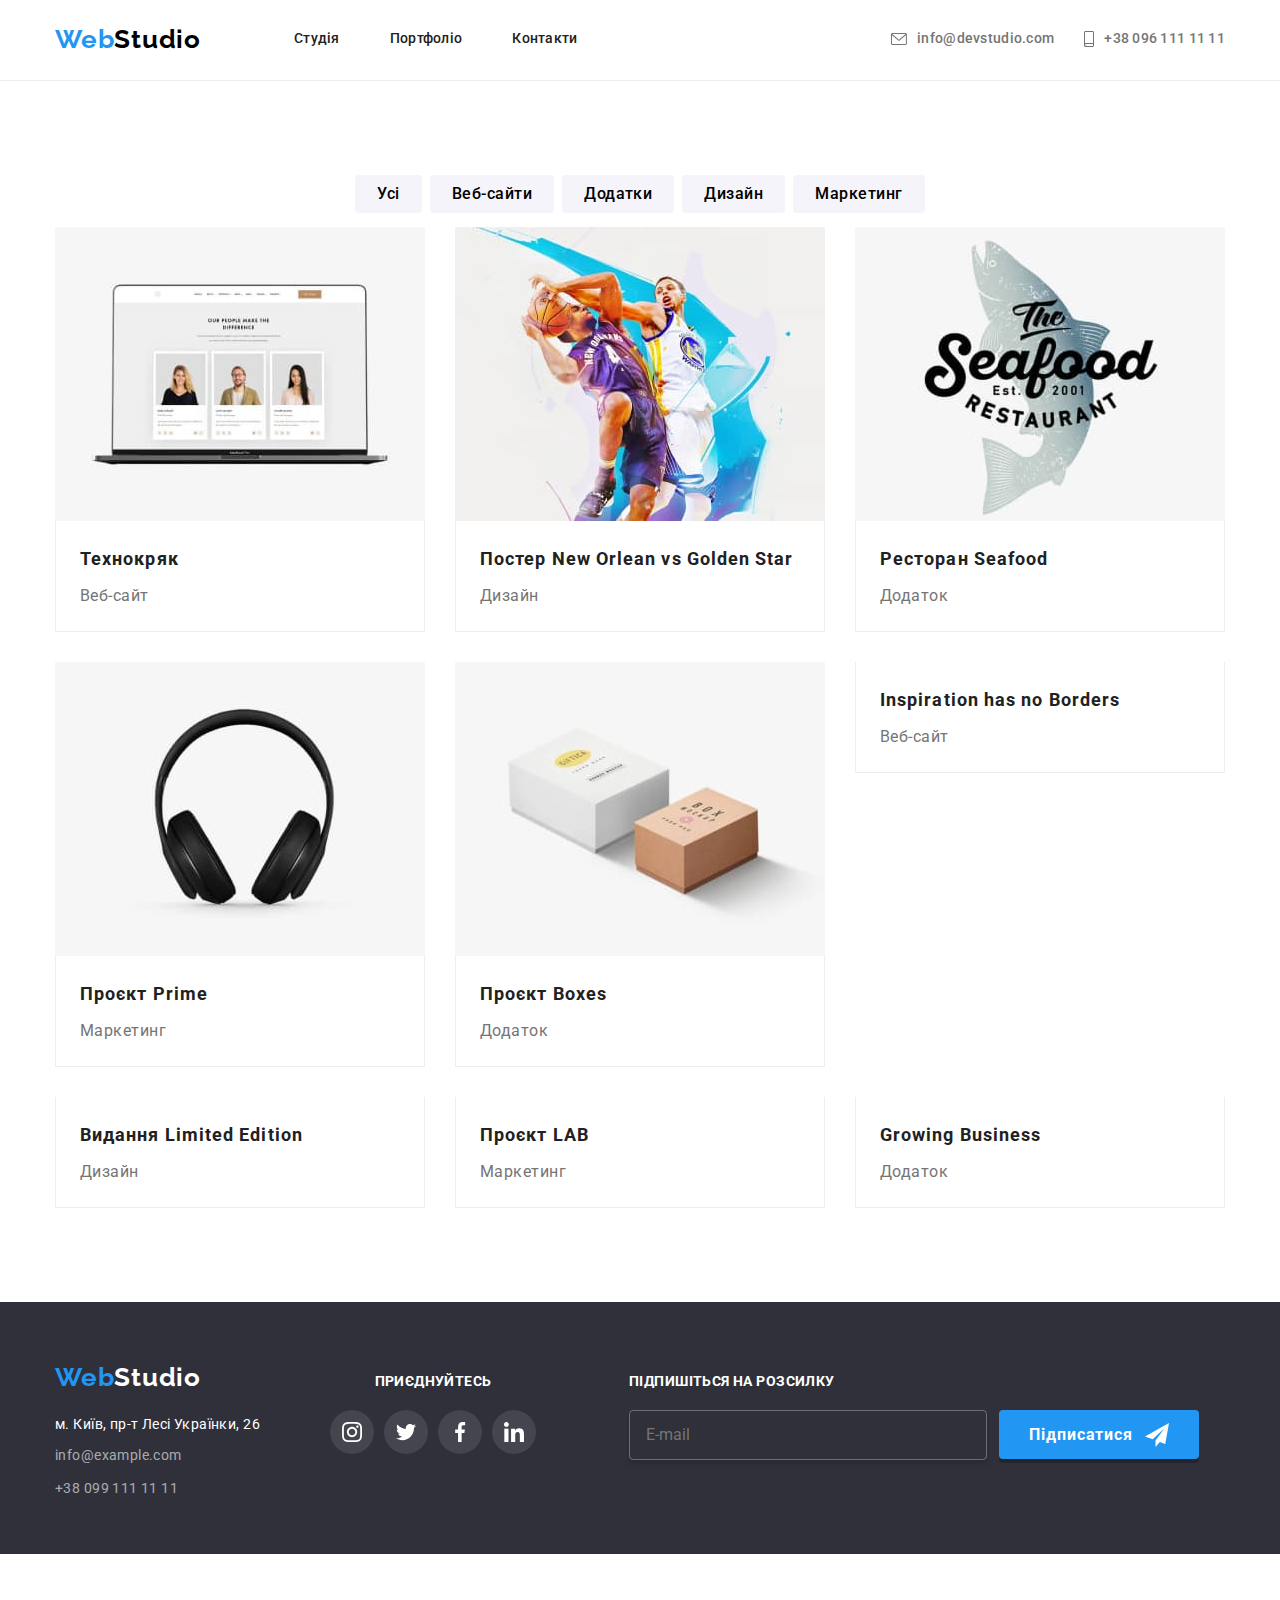
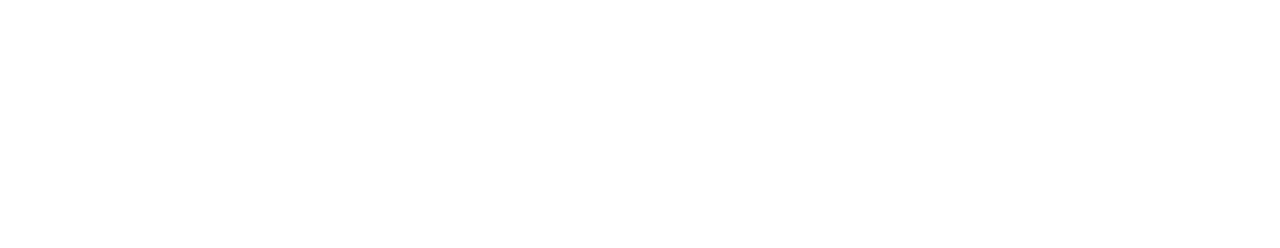
==== portfolio.html @ 54cb6712 "homework8" ====
<!DOCTYPE html>

<html lang="uk">
<head>
    <meta charset="UTF-8">
    <meta http-equiv="X-UA-Compatible" content="IE=edge">
    <meta name="viewport" content="width=device-width, initial-scale=1.0">
    <title>Портфолио</title>
    <link rel="preconnect" href="https://fonts.googleapis.com">
    <link rel="preconnect" href="https://fonts.gstatic.com" crossorigin>
    <link href="https://fonts.googleapis.com/css2?family=Raleway:wght@700&family=Roboto:wght@400;500;700;900&display=swap"
    rel="stylesheet">
    <link rel="stylesheet" href="https://cdn.jsdelivr.net/npm/modern-normalize@1.1.0/modern-normalize.min.css">
    <link rel="stylesheet" href="./css/main.min.css"/>
</head>
<body>
    <!--HEADER-->
    <header class="page-header">
        <div class="container page-header-container"> 
            <nav class="page-navigation">
                <a class="link logo page-header__logo" href=""><span class="logo__web">Web</span>Studio</a>
                <ul class="menu list">
                    <li class="menu__item">
                        <a class="menu__link link" href="./index.html">Студія</a>
                    </li>
                    <li class="menu__item">
                        <a class="menu__link menu__link_current-portfolio link" href="./portfolio.html">Портфоліо</a>
                    </li>
                    <li class="menu__item">
                        <a class="menu__link link" href="">Контакти</a>
                    </li>
                </ul>
            </nav>
            <button type="button" class="mobile-menu-open" data-menu-open>
                <svg class="mobile-menu-open__icon" width="40" height="40">
                    <use href="./images/icons.svg#icon-menu-burger"></use>
                </svg>
            </button>
            <ul class="contacts list">
                <li>   
                    <a class="contacts__email link" href="mailto:info@devstudio.com">
                        <svg class="contacts__email-icon" width="16" height="12">
                            <use href="./images/icons.svg#icon-envelope" ></use>
                        </svg>
                        info@devstudio.com</a>
                </li>
                <li>
                    <a class="contacts__phone-number link" href="tel:+380961111111">
                        <svg class="contacts__phone-icon" width="10" height="16">
                            <use href="./images/icons.svg#icon-smartphone" ></use>
                        </svg>
                        +38 096 111 11 11</a>
                </li>
            </ul>
        </div>
        <div class="mobile-menu" data-menu>
            <div class="container mobile-menu__container">
                <button type="button" class="mobile-menu__close-btn" data-menu-close>
                    <svg class="mobile-menu__close-icon" width="40" height="40">
                        <use href="./images/icons.svg#icon-close-btn"></use>
                    </svg>
                </button>
                <nav class="mobile-navigation">
                    <ul class="mobile-nav list">
                        <li class="mobile-nav__item">
                        <a class="mobile-nav__link link" href="./index.html">Студія</a>
                        </li>
                        <li class="mobile-nav__item">
                        <a class="mobile-nav__link link mobile-nav__link-current" href="">Портфоліо</a>
                        </li>
                        <li class="mobile-nav__item">
                        <a class="mobile-nav__link link" href="">Контакти</a>
                        </li>
                    </ul>
                </nav>
                <ul class="mobile-contacts list">
                    <li>
                        <a class="mobile-contacts__phone-number link" href="tel:+380961111111">
                        +38 096 111 11 11</a>
                    </li>
                    <li>   
                        <a class="mobile-contacts__email link" href="mailto:info@devstudio.com">
                        info@devstudio.com</a>
                    </li>
                </ul>

                <ul class="social-mobile list">
                    <li class="social-mobile__item">
                        <a class="social-mobile__link link" href="">Instagram</a>
                    </li>
                    <li class="social-mobile__item">
                        <a class="social-mobile__link link" href="">Twitter</a>
                    </li>
                    <li class="social-mobile__item">
                        <a class="social-mobile__link link" href="">Facebook</a>
                    </li>
                    <li class="social-mobile__item">
                        <a class="social-mobile__link link" href="">LinkedIn</a>
                    </li>
                </ul>
            </div>
        </div>
    </header>
    <!--GALLERY-->
    <main>
        <section class="section">
            <div class="container">
                <h1 hidden>Портфоліо робітт</h1>
                <ul class="navigation-list list">
                    <li class="navigation-list-item">
                        <button class="navigation-btn" type="button">Усі</button>
                    </li>
                    <li class="navigation-list-item">
                        <button class="navigation-btn" type="button">Веб-сайти</button>
                    </li>
                    <li class="navigation-list-item">
                            <button class="navigation-btn" type="button">Додатки</button>
                    </li>
                    <li class="navigation-list-item">
                        <button class="navigation-btn" type="button">Дизайн</button>
                    </li>
                    <li class="navigation-list-item">
                        <button class="navigation-btn" type="button">Маркетинг</button>
                    </li>
                </ul>
    
                <ul class="list gallery-works">
                    <li class="gallery-item">
                        <div class="gallery-overlay-wrapper">
                            <picture>
                                <source
                                    srcset="./images/portfolio/desktop/desktop-project1.jpg 1x,
                                    ./images/portfolio/desktop/desktop-project1@2x.jpg 2x"
                                    media="(min-width: 1200px)" 
                                />
                                <source
                                    srcset="./images/portfolio/tablet/tablet-project1.jpg 1x,
                                    ./images/portfolio/tablet/tablet-project1@2x.jpg 2x"
                                    media="(min-width: 768px)"
                                />
                                <source
                                    srcset="./images/portfolio/mobile/mobile-project1.jpg 1x,
                                    ./images/portfolio/mobile/mobile-project1@2x.jpg 2x"
                                    media="(min-width: 320px)"
                                />
                                <img src="./images/portfolio/project1.jpg" alt="екран комп'ютера">
                            </picture>
                            
                            <p class="overlay">
                                Ресурс пропонує комплексні пропозиції з різним рівнем функціоналу та сервісів. Все це дозволить відвідувачу отримати вичерпні відомості про компанію чи приватну особу.
    
                            </p> 
                        </div>
            
                        <div class="gallery-item-descr">
                            <h2 class="project-name">Технокряк</h2>
                            <p class="project-type">Веб-сайт</p>
                        </div>
                    </li>
                    <li class="gallery-item">
                        <div class="gallery-overlay-wrapper">
                            <picture>
                                <source
                                    srcset="./images/portfolio/desktop/desktop-project2.jpg 1x,
                                    ./images/portfolio/desktop/desktop-project2@2x.jpg 2x"
                                    media="(min-width: 1200px)" 
                                />
                                <source
                                    srcset="./images/portfolio/tablet/tablet-project2.jpg 1x,
                                    ./images/portfolio/tablet/tablet-project2@2x.jpg 2x"
                                    media="(min-width: 768px)"
                                />
                                <source
                                    srcset="./images/portfolio/mobile/mobile-project2.jpg 1x,
                                    ./images/portfolio/mobile/mobile-project2@2x.jpg 2x"
                                    media="(min-width: 320px)"
                                />
                                <img src="./images/portfolio/project2.jpg" alt="два баскетболіста з м'ячем">
                            </picture>
                            <p class="overlay">
                                Ресурс пропонує комплексні пропозиції з різним рівнем функціоналу та сервісів. Все це дозволить відвідувачу отримати вичерпні відомості про компанію чи приватну особу.
        
                            </p> 
                        </div>

                        <div class="gallery-item-descr">
                            <h2 class="project-name">Постер <span lang="en">New Orlean vs Golden Star</span></h2>
                            <p class="project-type">Дизайн</p>
                        </div>
                    </li>
                    <li class="gallery-item">
                        <div class="gallery-overlay-wrapper">
                            <picture>
                                <source
                                    srcset="./images/portfolio/desktop/desktop-project3.jpg 1x,
                                    ./images/portfolio/desktop/desktop-project3@2x.jpg 2x"
                                    media="(min-width: 1200px)" 
                                />
                                <source
                                    srcset="./images/portfolio/tablet/tablet-project3.jpg 1x,
                                    ./images/portfolio/tablet/tablet-project3@2x.jpg 2x"
                                    media="(min-width: 768px)"
                                />
                                <source
                                    srcset="./images/portfolio/mobile/mobile-project3.jpg 1x,
                                    ./images/portfolio/mobile/mobile-project3@2x.jpg 2x"
                                    media="(min-width: 320px)"
                                />
                                <img src="./images/portfolio/project3.jpg" alt="логотип ресторану з рибою">
                            </picture>
                            <p class="overlay">
                                Ресурс пропонує комплексні пропозиції з різним рівнем функціоналу та сервісів. Все це дозволить відвідувачу отримати вичерпні відомості про компанію чи приватну особу.
        
                            </p> 
                        </div>

                        <div class="gallery-item-descr">
                            <h2 class="project-name">Ресторан <span lang="en">Seafood</span></h2>
                            <p class="project-type">Додаток</p>
                        </div>
                    </li>
                    <li class="gallery-item">
                        <div class="gallery-overlay-wrapper">
                            <picture>
                                <source
                                    srcset="./images/portfolio/desktop/desktop-project4.jpg 1x,
                                    ./images/portfolio/desktop/desktop-project4@2x.jpg 2x"
                                    media="(min-width: 1200px)" 
                                />
                                <source
                                    srcset="./images/portfolio/tablet/tablet-project4.jpg 1x,
                                    ./images/portfolio/tablet/tablet-project4@2x.jpg 2x"
                                    media="(min-width: 768px)"
                                />
                                <source
                                    srcset="./images/portfolio/mobile/mobile-project4.jpg 1x,
                                    ./images/portfolio/mobile/mobile-project4@2x.jpg 2x"
                                    media="(min-width: 320px)"
                                />
                                <img src="./images/portfolio/project4.jpg" alt="навушники">
                            </picture>
                            
                            <p class="overlay">
                                Ресурс пропонує комплексні пропозиції з різним рівнем функціоналу та сервісів. Все це дозволить відвідувачу отримати вичерпні відомості про компанію чи приватну особу.
        
                            </p> 
                        </div>

                        <div class="gallery-item-descr">
                            <h2 class="project-name">Проєкт <span lang="en">Prime</span></h2>
                            <p class="project-type">Маркетинг</p>
                        </div>
                    </li>
                    <li class="gallery-item">
                        <div class="gallery-overlay-wrapper">
                            <picture>
                                <source
                                    srcset="./images/portfolio/desktop/desktop-project5.jpg 1x,
                                    ./images/portfolio/desktop/desktop-project5@2x.jpg 2x"
                                    media="(min-width: 1200px)" 
                                />
                                <source
                                    srcset="./images/portfolio/tablet/tablet-project5.jpg 1x,
                                    ./images/portfolio/tablet/tablet-project5@2x.jpg 2x"
                                    media="(min-width: 768px)"
                                />
                                <source
                                    srcset="./images/portfolio/mobile/mobile-project5.jpg 1x,
                                    ./images/portfolio/mobile/mobile-project5@2x.jpg 2x"
                                    media="(min-width: 320px)"
                                />
                                <img src="./images/portfolio/project5.jpg" alt="дві коробки с логотипом">
                            </picture>
                            
                            <p class="overlay">
                                Ресурс пропонує комплексні пропозиції з різним рівнем функціоналу та сервісів. Все це дозволить відвідувачу отримати вичерпні відомості про компанію чи приватну особу.
        
                            </p> 
                        </div>

                        <div class="gallery-item-descr">
                            <h2 class="project-name">Проєкт <span lang="en">Boxes</span></h2>
                            <p class="project-type">Додаток</p>
                        </div>
                    </li>
                    <li class="gallery-item">
                        <div class="gallery-overlay-wrapper">
                            <picture>
                                <source
                                    srcset="./images/portfolio/desktop/desktop-project6.jpg 1x,
                                    ./images/portfolio/desktop/desktop-project6@2x.jpg 2x"
                                    media="(min-width: 1200px)" 
                                />
                                <source
                                    srcset="./images/portfolio/tablet/tablet-project6.jpg 1x,
                                    ./images/portfolio/tablet/tablet-project6@2x.jpg 2x"
                                    media="(min-width: 768px)"
                                />
                                <source
                                    srcset="./images/portfolio/mobile/mobile-project6.jpg 1x,
                                    ./images/portfolio/mobile/mobile-project6@2x.jpg 2x"
                                    media="(min-width: 320px)"
                                />
                                <img src="./images/portfolio/project6.jpg" alt="монітор з зображенням сайту">
                            </picture>
                            
                            <p class="overlay">
                                Ресурс пропонує комплексні пропозиції з різним рівнем функціоналу та сервісів. Все це дозволить відвідувачу отримати вичерпні відомості про компанію чи приватну особу.
        
                            </p> 
                        </div>

                        <div class="gallery-item-descr">
                            <h2 class="project-name"><span lang="en">Inspiration has no Borders</span></h2>
                            <p class="project-type">Веб-сайт</p>
                        </div>
                    </li>
                    <li class="gallery-item">
                        <div class="gallery-overlay-wrapper">
                            <picture>
                                <source
                                    srcset="./images/portfolio/desktop/desktop-project7.jpg 1x,
                                    ./images/portfolio/desktop/desktop-project7@2x.jpg 2x"
                                    media="(min-width: 1200px)" 
                                />
                                <source
                                    srcset="./images/portfolio/tablet/tablet-project7.jpg 1x,
                                    ./images/portfolio/tablet/tablet-project7@2x.jpg 2x"
                                    media="(min-width: 768px)"
                                />
                                <source
                                    srcset="./images/portfolio/mobile/mobile-project7.jpg 1x,
                                    ./images/portfolio/mobile/mobile-project7@2x.jpg 2x"
                                    media="(min-width: 320px)"
                                />
                                <img src="./images/portfolio/project7.jpg" alt="відкритий журнал">
                            </picture>
                            <p class="overlay">
                                Ресурс пропонує комплексні пропозиції з різним рівнем функціоналу та сервісів. Все це дозволить відвідувачу отримати вичерпні відомості про компанію чи приватну особу.
        
                            </p> 
                        </div>

                        <div class="gallery-item-descr">
                            <h2 class="project-name">Видання <span lang="en">Limited Edition</span></h2>
                            <p class="project-type">Дизайн</p>
                        </div>
                    </li>
                    <li class="gallery-item">
                        <div class="gallery-overlay-wrapper">
                            <picture>
                                <source
                                    srcset="./images/portfolio/desktop/desktop-project8.jpg 1x,
                                    ./images/portfolio/desktop/desktop-project8@2x.jpg 2x"
                                    media="(min-width: 1200px)" 
                                />
                                <source
                                    srcset="./images/portfolio/tablet/tablet-project8.jpg 1x,
                                    ./images/portfolio/tablet/tablet-project8@2x.jpg 2x"
                                    media="(min-width: 768px)"
                                />
                                <source
                                    srcset="./images/portfolio/mobile/mobile-project8.jpg 1x,
                                    ./images/portfolio/mobile/mobile-project8@2x.jpg 2x"
                                    media="(min-width: 320px)"
                                />
                                <img src="./images/portfolio/project8.jpg" alt="лейбл з логотипом">
                            </picture>
                        
                            <p class="overlay">
                                Ресурс пропонує комплексні пропозиції з різним рівнем функціоналу та сервісів. Все це дозволить відвідувачу отримати вичерпні відомості про компанію чи приватну особу.
    
                            </p> 
                        </div>

                        <div class="gallery-item-descr">
                            <h2 class="project-name">Проєкт <span lang="en">LAB</span></h2>
                            <p class="project-type">Маркетинг</p>
                        </div>
                    </li>
                    <li class="gallery-item">
                        <div class="gallery-overlay-wrapper">
                            <picture>
                                <source
                                    srcset="./images/portfolio/desktop/desktop-project9.jpg 1x,
                                    ./images/portfolio/desktop/desktop-project9@2x.jpg 2x"
                                    media="(min-width: 1200px)" 
                                />
                                <source
                                    srcset="./images/portfolio/tablet/tablet-project9.jpg 1x,
                                    ./images/portfolio/tablet/tablet-project9@2x.jpg 2x"
                                    media="(min-width: 768px)"
                                />
                                <source
                                    srcset="./images/portfolio/mobile/mobile-project9.jpg 1x,
                                    ./images/portfolio/mobile/mobile-project9@2x.jpg 2x"
                                    media="(min-width: 320px)"
                                />
                                <img src="./images/portfolio/project9.jpg" alt="екран ноутбуку з зображенням додатку">
                            </picture>
                            <p class="overlay">
                                Ресурс пропонує комплексні пропозиції з різним рівнем функціоналу та сервісів. Все це дозволить відвідувачу отримати вичерпні відомості про компанію чи приватну особу.
        
                            </p> 
                        </div>

                        <div class="gallery-item-descr">
                            <h2 class="project-name"><span lang="en">Growing Business</span></h2>
                            <p class="project-type">Додаток</p>
                        </div>
                    </li>
                </ul>
    
            </div>
        

        </section>
    </main>
    <!--FOOTER-->
    
    <footer class="page-footer">
        <div class="container footer-container">
            <div>
                <a class="logo page-footer__logo link" href=""><span class="logo__web">Web</span><span class="logo__studio">Studio</span></a>
                
                <ul class="contacts-footer list">
                    <li>
                        <a class="contacts-footer__adress link" href="https://goo.gl/maps/RLChsSgCGBFpvV1i7"
                        target="_blank" rel="noopener noreferrer"
                        >м. Київ, пр-т Лесі Українки, 26</a>
                    </li>
                    <li>
                        <a class="contacts-footer__email link" href="mailto:info@example.com">info@example.com</a>
                    </li>
                    <li>
                        <a class="contacts-footer__phone-number link" href="tel:+380991111111">+38 099 111 11 11</a>
                    </li>
                </ul>
                
            </div>

            <div class="join-block">
                <a class="join-call link" href="">Приєднуйтесь</a>
                <ul class="join-social-list list">
                    <li class="join-social-list__item">
                        <a href="" class="join-social-list__link">
                            <svg class="join-social-list__icon" width="20" height="20">
                                <use href="./images/icons.svg#icon-instagram"></use>
                            </svg>
                        </a>

                    </li>
                    <li class="join-social-list__item">
                        <a href="" class="join-social-list__link">
                            <svg class="join-social-list__icon" width="20" height="20">
                                <use href="./images/icons.svg#icon-twitter"></use>
                            </svg>
                        </a>

                    </li>
                    <li class="join-social-list__item">
                        <a href="" class="join-social-list__link">
                            <svg class="join-social-list__icon" width="20" height="20">
                                <use href="./images/icons.svg#icon-facebook"></use>
                            </svg>
                        </a>

                    </li>
                    <li class="join-social-list__item">
                        <a href="" class="join-social-list__link">
                            <svg class="join-social-list__icon" width="20" height="20">
                                <use href="./images/icons.svg#icon-linkedin"></use>
                            </svg>
                        </a>

                    </li>

               </ul>
            </div>
            <div >
                <p class="subscribe-call">Підпишіться на розсилку</p>
                <form class="subscr-block">
                    <input class="subscr-block__email-input"
                    name="user_email_subscr"
                    type="email"
                    required
                    pattern="/^([a-z0-9_\.-]+)@([\da-z\.-]+)\.([a-z\.]{2,6})$/"
                    placeholder="E-mail"/>
                    <button class="modal-btn subscr-block__btn" type="submit">Підписатися
                        <svg class="subscr-block__icon" width="24" height="24">
                            <use href="./images/icons.svg#icon-send-email"></use>
                        </svg> 
                    </button>
                </form>
            </div>
            
        </div>
        
    </footer>
    <script src="./js/mobile-menu.js"></script>
</body>
</html>
---- css/main.min.css ----
:root{--accent-color: #2196F3;--contacts-descr-color: #757575;--dark-bg-color: #2F303A;--light-bg-color: #F5F4FA;--btn-bg-color: #188CE8;--main-light-color: #FFFFFF;--logo-accent-color: #000000}.visually-hidden{position:absolute;width:1px;height:1px;margin:-1px;padding:0;overflow:hidden;border:0;clip:rect(0 0 0 0)}h1,h2,h3,h4,p{margin-top:0;margin-bottom:0}ul,ol{margin-top:0;margin-bottom:0;padding-left:0}img{display:block}button{cursor:pointer}.list{list-style:none}.link{text-decoration:none}body{font-family:"Roboto",sans-serif;color:#212121}.section{padding-top:94px;padding-bottom:94px}.container{padding-right:15px;padding-left:15px}@media screen and (min-width: 480px){.container{width:480px;margin-right:auto;margin-left:auto}}@media screen and (min-width: 768px){.container{width:768px}}@media screen and (min-width: 1200px){.container{width:1200px}}@media screen and (max-width: 767px){.mobile-menu{position:fixed;width:100%;height:100%;max-height:796px;z-index:1000;top:0;left:0;background-color:#fff;box-shadow:0 0 0 100vmax rgba(0,0,0,.5);opacity:0;visibility:hidden;pointer-events:none;transition:opacity 500ms linear,visibility 500ms linear}.mobile-menu.is-open{opacity:1;visibility:visible;pointer-events:none}.mobile-menu__container{position:relative;padding-left:25px;padding-top:48px;padding-bottom:48px}.mobile-menu__close-btn{position:absolute;top:10px;right:15px;background-color:rgba(0,0,0,0);border:none;padding:0;line-height:0;transition:fill 250ms cubic-bezier(0.4, 0, 0.2, 1)}.mobile-menu__close-btn:hover,.mobile-menu__close-btn:focus{fill:var(--accent-color)}.mobile-nav__item:not(:last-child){margin-bottom:32px}.mobile-nav__link{display:block;font-weight:500;font-size:40px;line-height:1.18;letter-spacing:.02em;color:#212121;transition:color 250ms cubic-bezier(0.4, 0, 0.2, 1)}.mobile-nav__link:hover,.mobile-nav__link:focus{color:var(--accent-color)}.mobile-nav__link-current{color:var(--accent-color)}.mobile-contacts__phone-number{display:block;font-weight:500;font-size:34px;line-height:1.18;letter-spacing:.02em;color:var(--accent-color);margin-top:302px;margin-bottom:32px}.mobile-contacts__email{display:block;font-weight:500;font-size:24px;line-height:1.17;letter-spacing:.02em;color:var(--contacts-descr-color);margin-bottom:10px;transition:color 250ms cubic-bezier(0.4, 0, 0.2, 1);margin-bottom:64px}.mobile-contacts__email:hover,.mobile-contacts__email:focus{color:var(--accent-color)}.social-mobile{display:flex;gap:20px;flex-wrap:wrap}.social-mobile__link{font-weight:500;font-size:18px;line-height:1.23;letter-spacing:.02em;color:var(--accent-color)}.social-mobile__item{display:block}.social-mobile__item:not(:last-child){border-right:1px solid rgba(33,33,33,.2);padding-right:10px}}@media screen and (min-width: 767px){.mobile-menu{display:none}}.backdrop{position:fixed;top:0;left:0;z-index:100;width:100%;height:100%;background-color:rgba(0,0,0,.2);transition:opacity 250ms cubic-bezier(0.4, 0, 0.2, 1),visibility 250ms cubic-bezier(0.4, 0, 0.2, 1)}.backdrop.is-hidden{opacity:0;visibility:hidden;pointer-events:none}@media screen and (max-width: 767px){.modal{width:450px;height:609px}}.modal{position:absolute;background-color:var(--main-light-color);top:50%;left:50%;transform:translate(-50%, -50%);border-radius:4px;padding:40px}.modal-close-btn{position:absolute;top:8px;right:8px;display:flex;justify-content:center;align-items:center;width:30px;height:30px;color:#000;border-radius:50%;background-color:rgba(0,0,0,0);border:1px solid rgba(0,0,0,.1);padding:0;transition:fill 250ms cubic-bezier(0.4, 0, 0.2, 1)}.modal-close-btn:hover,.modal-close-btn:focus{fill:var(--accent-color)}@media screen and (min-width: 768px){.modal{width:450px;height:609px}}@media screen and (min-width: 1200px){.modal{width:528px;height:581px}}@media screen and (max-width: 767px){.modal-phrase{width:370px;flex-wrap:wrap}.modal-form-check-desc{font-size:12px;line-height:1.17}}.modal-phrase{font-family:Roboto,sans-serif;font-weight:700;font-size:20px;line-height:1.15;text-align:center;align-items:center;letter-spacing:.03em;margin-bottom:12px}.modal-form{display:flex;flex-direction:column}.modal-form-field{margin-bottom:10px}.modal-form-input-desc{display:block;font-weight:400;font-size:12px;line-height:1.17;letter-spacing:.01em;color:#757575;margin-bottom:4px}.modal-form-input{width:100%;height:40px;border:1px solid rgba(33,33,33,.2);border-radius:4px;padding-left:42px;color:#000;font-size:16px;font-family:Roboto,sans-serif;transition:border-color 250ms cubic-bezier(0.4, 0, 0.2, 1)}.modal-form-input:focus{outline:none;border-color:var(--accent-color)}.modal-form-message{width:100%}.modal-input-icon{display:block;position:absolute;top:50%;left:12px;transform:translateY(-50%);transition:fill 250ms cubic-bezier(0.4, 0, 0.2, 1)}.modal-form-input:focus+.modal-input-icon{fill:var(--accent-color)}.modal-input-wrapper{display:block;position:relative}.modal-form-message{resize:none;width:100%;height:120px;padding:12px 16px;border:1px solid rgba(33,33,33,.2);border-radius:4px;margin-bottom:20px;transition:border-color 250ms cubic-bezier(0.4, 0, 0.2, 1)}.modal-form-message:focus{outline:none;border-color:var(--accent-color)}.modal-form-message::placeholder{font-weight:400;font-size:12px;line-height:1.17;letter-spacing:.01em;color:rgba(117,117,117,.5)}.modal-form-check-desc{display:flex;align-items:center;font-weight:400;letter-spacing:.03em;color:#757575;margin:0px auto 20px}.modal-form-check-desc::before{content:"";display:block;width:16px;height:15px;border:2px solid #212121;cursor:pointer;margin-right:7px;transition:border-color 250ms cubic-bezier(0.4, 0, 0.2, 1)}.modal-form-check:checked+.modal-form-check-desc::before{background-color:var(--accent-color);background-image:url(../images/fake-check.svg);border-color:var(--accent-color);background-repeat:no-repeat;background-position:center}.modal-form-check:focus+.modal-form-check-desc::before{border-color:var(--accent-color);outline:none}.modal-check-terms{color:var(--accent-color);text-decoration:underline}.modal-form-submit{display:block;min-width:200px;padding:10px 32px;font-weight:700;font-size:16px;line-height:1.87;letter-spacing:.06em;color:var(--main-light-color);background:var(--accent-color);box-shadow:0px 4px rgba(0,0,0,.25);border-radius:4px;border:none;align-self:center;margin-bottom:40px;transition:background-color 250ms cubic-bezier(0.4, 0, 0.2, 1)}.modal-form-submit:hover,.modal-form-submit:focus{background-color:var(--btn-bg-color)}@media screen and (min-width: 768px){.modal-form-check-desc{font-size:12px;line-height:1.17}}@media screen and (min-width: 1200px){.modal-phrase{width:448px}.modal-form-check-desc{width:425px;font-size:14px;line-height:1.71;margin:0px auto 30px}}@media screen and (max-width: 767px){.menu{display:none}.contacts{display:none}.mobile-menu-open{background-color:rgba(0,0,0,0);border:none;padding:0;line-height:0}}.logo{font-family:"Raleway",sans-serif;font-weight:700;font-size:24px;line-height:1.17;letter-spacing:.03em;color:var(--logo-accent-color)}.logo__web{color:var(--accent-color)}.page-header{padding-top:16px;padding-bottom:16px;border-bottom:1px solid #ececec}.page-header-container{display:flex;align-items:center;justify-content:space-between}@media screen and (min-width: 768px){.mobile-menu-open{display:none}.page-navigation{display:flex;align-items:center}.page-header__logo{margin-right:87px}.menu{display:flex}.menu__item{position:relative}.menu__item:not(:last-child){margin-right:50px}.menu__link{display:block;font-weight:500;font-size:14px;line-height:1.14;letter-spacing:.02em;color:#212121;transition:color 250ms cubic-bezier(0.4, 0, 0.2, 1)}.menu__link:hover,.menu__link:focus{color:var(--accent-color)}.menu__link_current{color:var(--accent-color)}.menu__link.menu__link_current::after{position:absolute;bottom:-28px;content:"";display:block;width:47px;height:4px;border-radius:2px;background-color:var(--accent-color)}.contacts{margin-left:auto}.contacts__email{display:flex;align-items:center;font-weight:500;font-size:12px;line-height:1.17;letter-spacing:.02em;color:var(--contacts-descr-color);margin-bottom:10px;transition:color 250ms cubic-bezier(0.4, 0, 0.2, 1)}.contacts__email:hover,.contacts__email:focus{color:var(--accent-color)}.contacts__email-icon{display:flex;align-items:center;fill:#757575;width:14px;height:10px;margin-right:8px;transition:fill 250ms cubic-bezier(0.4, 0, 0.2, 1)}.contacts__email:hover .contacts__email-icon,.contacts__email:focus .contacts__email-icon{fill:var(--accent-color)}.contacts__phone-number{display:flex;font-weight:500;font-size:12px;line-height:1.17;letter-spacing:.02em;color:var(--contacts-descr-color);transition:color 250ms cubic-bezier(0.4, 0, 0.2, 1)}.contacts__phone-number:hover,.contacts__phone-number:focus{color:var(--accent-color)}.contacts__phone-icon{display:flex;align-items:center;fill:#757575;width:10px;height:14px;margin-right:8px;transition:fill 250ms cubic-bezier(0.4, 0, 0.2, 1)}.contacts__phone-number:hover .contacts__phone-icon,.contacts__phone-number:focus .contacts__phone-icon{fill:var(--accent-color)}}@media screen and (min-width: 1200px){.logo{font-size:26px;line-height:1.19}.logo__web{color:var(--accent-color)}.page-header{padding-top:24px;padding-bottom:25px}.page-header-container{justify-content:flex-start}.page-header__logo{margin-right:93px}.menu__link.menu__link_current::after{bottom:-34px}.contacts{display:flex}.contacts__email{font-size:14px;line-height:1.14;margin-right:30px;margin-bottom:0;transition:color 250ms cubic-bezier(0.4, 0, 0.2, 1)}.contacts__email:hover,.contacts__email:focus{color:var(--accent-color)}.contacts__email-icon{width:16px;height:12px;margin-right:10px}.contacts__email:hover .contacts__email-icon,.contacts__email:focus .contacts__email-icon{fill:var(--accent-color)}.contacts__phone-number{font-size:14px;line-height:1.14}.contacts__phone-icon{height:16px;margin-right:10px}.contacts__phone-number:hover .contacts__phone-icon,.contacts__phone-number:focus .contacts__phone-icon{fill:var(--accent-color)}}@media screen and (max-width: 767px){.hero{background-image:linear-gradient(rgba(47, 48, 58, 0.4), rgba(47, 48, 58, 0.4)),url("/images/hero/mobile/mobile-bg-image.jpg");max-width:767px}}@media screen and (min-device-pixel-ratio: 2)and (max-width: 767px),screen and (min-resolution: 192dpi)and (max-width: 767px),screen and (min-resolution: 2dppx)and (max-width: 767px){.hero{background-image:linear-gradient(rgba(47, 48, 58, 0.4), rgba(47, 48, 58, 0.4)),url("/images/hero/mobile/mobile-bg-image@2x.jpg")}}.hero{background-color:#c4c4c4;background-size:cover;background-position:center;margin:0 auto;padding:118px 0px 118px}.main-title{font-weight:900;font-size:26px;line-height:1.62;color:var(--main-light-color);text-transform:uppercase;letter-spacing:.06em;text-align:center;max-width:360px;margin-right:auto;margin-left:auto;margin-bottom:30px}.hero__modal-btn{align-items:center;text-align:center}.modal-btn{padding:10px 24px;font-family:"Roboto",sans-serif;font-weight:700;font-size:16px;line-height:1.87;letter-spacing:.06em;color:var(--main-light-color);background:var(--accent-color);box-shadow:0px 4px 4px rgba(0,0,0,.25);border-radius:4px;border:none;transition:background-color 250ms cubic-bezier(0.4, 0, 0.2, 1)}.modal-btn:hover,.modal-btn:focus{background-color:var(--btn-bg-color)}@media screen and (min-width: 768px){.hero{background-image:linear-gradient(rgba(47, 48, 58, 0.4), rgba(47, 48, 58, 0.4)),url("/images/hero/tablet/tablet-bg-image.jpg");max-width:1199px}}@media screen and (min-device-pixel-ratio: 2)and (min-width: 768px),screen and (min-resolution: 192dpi)and (min-width: 768px),screen and (min-resolution: 2dppx)and (min-width: 768px){.hero{background-image:linear-gradient(rgba(47, 48, 58, 0.4), rgba(47, 48, 58, 0.4)),url("/images/hero/tablet/tablet-bg-image@2x.jpg")}}@media screen and (min-width: 1200px){.hero{background-image:linear-gradient(rgba(47, 48, 58, 0.4), rgba(47, 48, 58, 0.4)),url("/images/hero/desktop/desktop-bg-image.jpg");max-width:1600px;padding:200px 0px 200px}.main-title{font-size:44px;line-height:1.36;max-width:696px}.modal-btn{padding:10px 32px}}@media screen and (min-device-pixel-ratio: 2)and (min-width: 1200px),screen and (min-resolution: 192dpi)and (min-width: 1200px),screen and (min-resolution: 2dppx)and (min-width: 1200px){.hero{background-image:linear-gradient(rgba(47, 48, 58, 0.4), rgba(47, 48, 58, 0.4)),url("/images/hero/desktop/desktop-bg-image@2x.jpg")}}@media screen and (max-width: 767px){.section{padding-top:60px;padding-bottom:60px}.features{display:block}}.features-link{display:flex;justify-content:center;align-items:center;background-color:var(--light-bg-color);border-radius:4px;margin-bottom:30px}.features-icon{display:flex;width:70px;height:70px;margin:25px 190px}.feature-name{font-weight:700;font-size:14px;line-height:1.14;letter-spacing:.03em;text-transform:uppercase;margin-bottom:10px;text-align:center}.feature-descr{font-weight:400;font-size:14px;line-height:1.71;letter-spacing:.03em;color:var(--contacts-descr-color)}@media screen and (min-width: 768px){.features{display:flex;gap:30px;flex-wrap:wrap}.features-point{flex-basis:calc((100% - 30px)/2);max-width:354px}.features-icon{margin:25px 142px}.feature-name{text-align:left}}@media screen and (min-width: 1200px){.features{flex-wrap:nowrap}.features-point{flex-basis:calc((100% - 60px)/3)}.features-link{width:270px;height:120px}.features-icon{margin:25px 100px}}@media screen and (max-width: 1199px){.activities-section{display:none}}@media screen and (min-width: 1200px){.activities-section{padding-top:0px}.secondary-header{font-weight:700;font-size:36px;line-height:1.17;text-align:center;letter-spacing:.03em;margin-bottom:50px}.activities{display:flex;gap:30px;flex-wrap:wrap}.activity-item{flex-basis:calc((100% - 60px)/3);display:block;position:relative}.overlay-activity{position:absolute;transform:translateY(-100%);font-weight:700;font-size:14px;line-height:1.14;letter-spacing:.03em;text-transform:uppercase;color:var(--main-light-color);background-color:rgba(47,48,58,.8);width:100%;padding:27px;text-align:center}}@media screen and (max-width: 767px){.workers{display:block}.workers-card{width:450px;margin-bottom:30px}}.workers-card{background:#fff;box-shadow:0px 1px 3px rgba(0,0,0,.12),0px 1px 1px rgba(0,0,0,.14),0px 2px 1px rgba(0,0,0,.2);border-radius:0px 0px 4px 4px}.workers-card-descr{padding-top:30px;padding-bottom:24px;text-align:center}.gallery-workers{background:var(--light-bg-color)}.workers-name{font-weight:500;font-size:16px;line-height:1.19;letter-spacing:.03em;padding-bottom:10px}.position-descr{font-weight:400;font-size:16px;line-height:1.19;letter-spacing:.03em;color:var(--contacts-descr-color);margin-bottom:16px}.social-list{display:flex;justify-content:center;gap:10px}.social-list-link{display:flex;justify-content:center;align-items:center;width:44px;height:44px;border-radius:50%;background-color:#fff;fill:#afb1b8}@media screen and (min-width: 768px){.workers{display:flex;gap:30px;flex-wrap:wrap}.workers-card{flex-basis:calc((100% - 30px)/2);width:354px;margin-bottom:30px}}@media screen and (min-width: 1200px){.workers-card{flex-basis:calc((100% - 90px)/4);width:270px;margin-bottom:0}.workers-card-descr{padding-bottom:30px}.social-list-link{color:#afb1b8;transition:background-color 250ms cubic-bezier(0.4, 0, 0.2, 1)}.social-list-link:hover,.social-list-link:focus{background-color:var(--accent-color)}.social-list-icon{fill:#afb1b8;transition:fill 250ms cubic-bezier(0.4, 0, 0.2, 1)}.social-list-link:hover .social-list-icon,.social-list-link:focus .social-list-icon{fill:var(--main-light-color)}}@media screen and (max-width: 767px){.clients{flex-wrap:wrap}.clients-item{flex-basis:calc((100% - 30px)/2)}}.clients{display:flex;gap:30px}.clients-link{display:flex;justify-content:center;align-items:center;width:210px;height:92px;background-color:#fff;border:1px solid;border-color:#afb1b8;border-radius:4px}.clients-icon{display:flex;width:106px;height:60px;fill:#afb1b8}@media screen and (min-width: 768px){.clients{flex-wrap:wrap}.clients-item{flex-basis:calc((100% - 60px)/3)}.clients-link{width:226px;height:92px}}@media screen and (min-width: 1200px){.clients-item{flex-basis:calc((100% - 150px)/6)}.clients-link{width:170px;height:92px;transition:border-color 250ms cubic-bezier(0.4, 0, 0.2, 1)}.clients-link:hover,.clients-link:focus{border-color:var(--accent-color)}.clients-icon{transition:fill 250ms cubic-bezier(0.4, 0, 0.2, 1)}.clients-link:hover .clients-icon,.clients-link:focus .clients-icon{fill:var(--accent-color)}}@media screen and (max-width: 767px){.contacts-footer__adress{display:block}.contacts-footer__email{display:block}.contacts-footer__phone-number{display:block}.contacts-footer{text-align:center}.page-footer__logo{padding-top:60px}.subscribe-call{text-align:center}.subscr-block__btn{margin:20px 140px 60px}.footer-container{min-height:603px}}.page-footer{background:var(--dark-bg-color)}.page-footer__logo{display:block;margin-bottom:20px;text-align:center}.logo__studio{color:var(--main-light-color)}.contacts-footer__adress{font-style:normal;font-weight:400;font-size:14px;line-height:1.71;letter-spacing:.03em;color:var(--main-light-color)}.contacts-footer__email{font-style:normal;font-weight:400;font-size:14px;line-height:1.71;letter-spacing:.03em;color:rgba(255,255,255,.6);margin-top:8px}.contacts-footer__phone-number{font-style:normal;font-weight:400;font-size:14px;line-height:1.71;letter-spacing:.03em;color:rgba(255,255,255,.6);margin-top:9px}.join-block{display:block;margin-top:60px;align-items:center}.join-social-list{display:flex;justify-content:center;gap:10px;margin-bottom:60px;margin-top:20px}.join-social-list__link{display:flex;justify-content:center;align-items:center;width:44px;height:44px;border-radius:50%;background-color:rgba(255,255,255,.1);color:var(--main-light-color)}.join-call{display:block;font-family:"Roboto";font-style:normal;font-weight:700;font-size:14px;line-height:1.14;letter-spacing:.03em;text-transform:uppercase;color:var(--main-light-color);text-align:center}.join-social-list__icon{fill:var(--main-light-color)}.subscr-block{display:block;align-items:center}.subscribe-call{font-weight:700;font-size:14px;line-height:1.14;color:var(--main-light-color);text-transform:uppercase;letter-spacing:.03em}.subscr-block__email-input{width:450px;height:50px;border:1px solid rgba(255,255,255,.3);box-shadow:0px 4px 4px 0px rgba(0,0,0,.15);border-radius:4px;padding-left:16px;background:none;color:var(--main-light-color);font-size:16px;font-family:Roboto,sans-serif;margin-top:20px}.subscr-block__btn{display:block;justify-content:center;align-items:center;min-width:200px;box-shadow:0px 4px rgba(0,0,0,.25)}.subscr-block__icon{margin-left:12px}@media screen and (min-width: 767px)and (max-width: 1199px){.footer-container{display:flex;flex-wrap:wrap;justify-content:space-around}.page-footer__logo{margin-top:60px;text-align:center}.contacts-footer{text-align:center}.subscr-block{display:block;flex-direction:column;width:100%;align-items:center}.subscribe-call{margin-top:60px;text-align:center}.subscr-block__btn{display:flex;margin:20px auto 60px}}@media screen and (min-width: 1200px){.page-footer__logo{display:flex;margin-top:60px}.contacts-footer__adress{display:flex}.contacts-footer__adress:hover,.contacts-footer__adress:focus{color:var(--accent-color)}.contacts-footer__email{display:flex}.contacts-footer__email:hover,.contacts-footer__email:focus{color:var(--accent-color)}.contacts-footer__phone-number{display:flex}.contacts-footer__phone-number:hover,.contacts-footer__phone-number:focus{color:var(--accent-color)}.footer-container{display:flex;align-items:baseline}.join-block{margin-left:70px;margin-top:72px}.join-social-list{margin-bottom:100px}.join-social-list__link{transition:background-color 250ms cubic-bezier(0.4, 0, 0.2, 1)}.join-social-list__link:hover,.join-social-list__link:focus{background-color:var(--accent-color)}.join-social-list__icon{fill:var(--main-light-color);transition:fill 250ms cubic-bezier(0.4, 0, 0.2, 1)}.join-social-list__link:hover .join-social-list__icon,.join-social-list__link:focus .join-social-list__icon{fill:var(--main-light-color)}.subscr-block{display:flex;margin-left:93px}.subscribe-call{margin-left:93px;margin-bottom:20px}.subscr-block__email-input{display:flex;width:358px;margin-right:12px;margin-top:0;margin-bottom:94px}.subscr-block__btn{display:flex;padding:10px 28px;margin-bottom:94px}}@media screen and (max-width: 767px){.navigation-list{flex-wrap:wrap;max-width:326px}.gallery-works{display:block;flex-wrap:wrap}.gallery-item{width:450px}}.navigation-list{display:flex;gap:8px;margin-bottom:40px;transition:box-shadow 250ms cubic-bezier(0.4, 0, 0.2, 1)}.navigation-list-item:focus{box-shadow:0px 4px 4px 0px rgba(0,0,0,.25)}.navigation-btn{font-family:"Roboto",sans-serif;font-weight:500;font-size:16px;line-height:1.62;border:none;text-align:center;letter-spacing:.03em;background:var(--light-bg-color);border-radius:4px;padding:6px 22px;transition:box-shadow 250ms cubic-bezier(0.4, 0, 0.2, 1),background-color 250ms cubic-bezier(0.4, 0, 0.2, 1),color 250ms cubic-bezier(0.4, 0, 0.2, 1)}.navigation-btn:focus{background-color:var(--accent-color);box-shadow:0px 3px 1px rgba(0,0,0,.1),0px 1px 2px rgba(0,0,0,.08),0px 2px 2px rgba(0,0,0,.12);border-radius:4px;color:var(--main-light-color)}.gallery-item{background:#fff;transition:box-shadow 250ms cubic-bezier(0.4, 0, 0.2, 1);margin-bottom:30px}.gallery-item:focus{box-shadow:0px 1px 1px rgba(0,0,0,.12),0px 4px 4px rgba(0,0,0,.06),1px 4px 6px rgba(0,0,0,.16);cursor:pointer}.gallery-item-descr{padding-top:20px;padding-bottom:20px;padding-left:24px;background:#fff;border:1px solid #eee;border-top:none}.project-name{font-weight:700;font-size:18px;line-height:2;letter-spacing:.06em;margin-bottom:4px}.project-type{font-weight:400;font-size:16px;line-height:1.87;letter-spacing:.03em;color:var(--contacts-descr-color)}.overlay{position:absolute;top:0;left:0;width:100%;height:100%;font-family:"Roboto",sans-serif;font-weight:400;font-size:18px;line-height:1.55;letter-spacing:.03em;color:var(--main-light-color);background-color:rgba(33,150,243,.9);padding:63px 24px;overflow:auto;transform:translate(0, 100%);transition:transform 250ms cubic-bezier(0.4, 0, 0.2, 1)}.gallery-item:hover .overlay{transform:translate(0, 0)}.gallery-overlay-wrapper{position:relative;display:block;overflow:hidden}@media screen and (min-width: 768px){.navigation-list{flex-wrap:nowrap;min-width:575px;justify-content:center;margin-bottom:14px}.gallery-works{display:flex;gap:30px;flex-wrap:wrap}.gallery-item{width:354px;flex-basis:calc((100% - 30px)/2);margin-bottom:0}.gallery-item:focus{box-shadow:0px 1px 1px rgba(0,0,0,.12),0px 4px 4px rgba(0,0,0,.06),1px 4px 6px rgba(0,0,0,.16);cursor:pointer}}@media screen and (min-width: 1200px){.navigation-list-item:hover,.navigation-list-item:focus{box-shadow:0px 4px 4px 0px rgba(0,0,0,.25)}.navigation-btn{transition:box-shadow 250ms cubic-bezier(0.4, 0, 0.2, 1),background-color 250ms cubic-bezier(0.4, 0, 0.2, 1),color 250ms cubic-bezier(0.4, 0, 0.2, 1)}.navigation-btn:hover{background-color:var(--accent-color);box-shadow:0px 3px 1px rgba(0,0,0,.1),0px 1px 2px rgba(0,0,0,.08),0px 2px 2px rgba(0,0,0,.12);border-radius:4px;color:var(--main-light-color)}.gallery-item{width:370px;flex-basis:calc((100% - 60px)/3)}.gallery-item:hover,.gallery-item:focus{box-shadow:0px 1px 1px rgba(0,0,0,.12),0px 4px 4px rgba(0,0,0,.06),1px 4px 6px rgba(0,0,0,.16);cursor:pointer}.gallery-item:hover.overlay{transform:translate(0, 0)}}/*# sourceMappingURL=main.min.css.map */
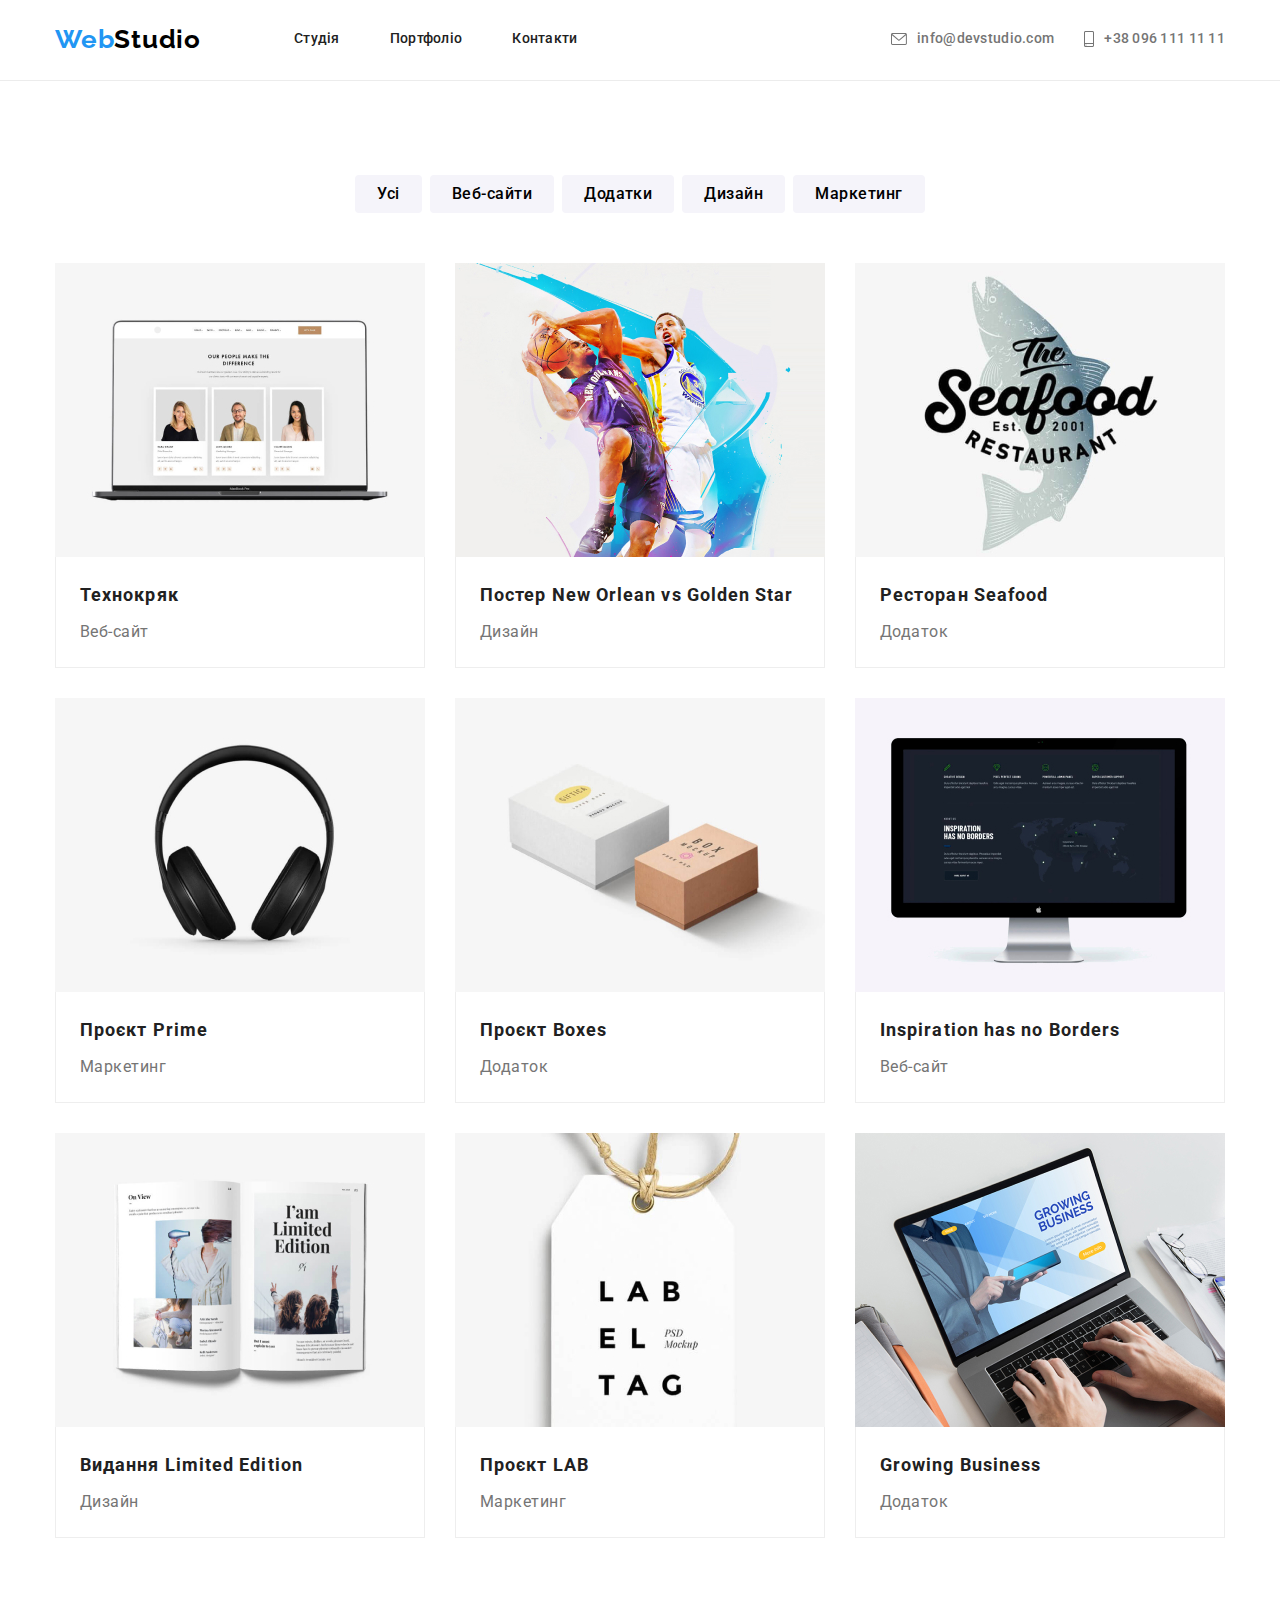
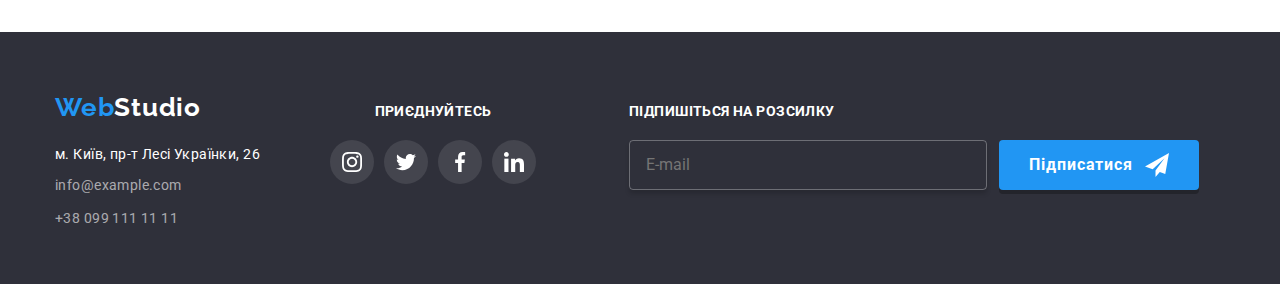
==== commit 4e2b085c: "edited-homework" ====
--- a/portfolio.html
+++ b/portfolio.html
@@ -60,25 +60,25 @@
                         <use href="./images/icons.svg#icon-close-btn"></use>
                     </svg>
                 </button>
-                <nav class="mobile-navigation">
-                    <ul class="mobile-nav list">
-                        <li class="mobile-nav__item">
-                        <a class="mobile-nav__link link" href="./index.html">Студія</a>
-                        </li>
-                        <li class="mobile-nav__item">
-                        <a class="mobile-nav__link link mobile-nav__link-current" href="">Портфоліо</a>
-                        </li>
-                        <li class="mobile-nav__item">
-                        <a class="mobile-nav__link link" href="">Контакти</a>
-                        </li>
-                    </ul>
-                </nav>
+                
+                <ul class="mobile-nav list">
+                    <li class="mobile-nav__item">
+                    <a class="mobile-nav__link link" href="./index.html">Студія</a>
+                    </li>
+                    <li class="mobile-nav__item">
+                    <a class="mobile-nav__link link mobile-nav__link-current link" href="">Портфоліо</a>
+                    </li>
+                    <li class="mobile-nav__item">
+                    <a class="mobile-nav__link link" href="">Контакти</a>
+                    </li>
+                </ul>
+                
                 <ul class="mobile-contacts list">
-                    <li>
+                    <li class="mobile-contacts__item">
                         <a class="mobile-contacts__phone-number link" href="tel:+380961111111">
                         +38 096 111 11 11</a>
                     </li>
-                    <li>   
+                    <li class="mobile-contacts__item">   
                         <a class="mobile-contacts__email link" href="mailto:info@devstudio.com">
                         info@devstudio.com</a>
                     </li>
@@ -105,7 +105,7 @@
     <main>
         <section class="section">
             <div class="container">
-                <h1 hidden>Портфоліо робітт</h1>
+                <h1 hidden>Портфоліо робіт</h1>
                 <ul class="navigation-list list">
                     <li class="navigation-list-item">
                         <button class="navigation-btn" type="button">Усі</button>
@@ -239,7 +239,6 @@
                                 />
                                 <img src="./images/portfolio/project4.jpg" alt="навушники">
                             </picture>
-                            
                             <p class="overlay">
                                 Ресурс пропонує комплексні пропозиції з різним рівнем функціоналу та сервісів. Все це дозволить відвідувачу отримати вичерпні відомості про компанію чи приватну особу.
         
--- a/css/main.min.css
+++ b/css/main.min.css
@@ -1 +1 @@
-:root{--accent-color: #2196F3;--contacts-descr-color: #757575;--dark-bg-color: #2F303A;--light-bg-color: #F5F4FA;--btn-bg-color: #188CE8;--main-light-color: #FFFFFF;--logo-accent-color: #000000}.visually-hidden{position:absolute;width:1px;height:1px;margin:-1px;padding:0;overflow:hidden;border:0;clip:rect(0 0 0 0)}h1,h2,h3,h4,p{margin-top:0;margin-bottom:0}ul,ol{margin-top:0;margin-bottom:0;padding-left:0}img{display:block}button{cursor:pointer}.list{list-style:none}.link{text-decoration:none}body{font-family:"Roboto",sans-serif;color:#212121}.section{padding-top:94px;padding-bottom:94px}.container{padding-right:15px;padding-left:15px}@media screen and (min-width: 480px){.container{width:480px;margin-right:auto;margin-left:auto}}@media screen and (min-width: 768px){.container{width:768px}}@media screen and (min-width: 1200px){.container{width:1200px}}@media screen and (max-width: 767px){.mobile-menu{position:fixed;width:100%;height:100%;max-height:796px;z-index:1000;top:0;left:0;background-color:#fff;box-shadow:0 0 0 100vmax rgba(0,0,0,.5);opacity:0;visibility:hidden;pointer-events:none;transition:opacity 500ms linear,visibility 500ms linear}.mobile-menu.is-open{opacity:1;visibility:visible;pointer-events:none}.mobile-menu__container{position:relative;padding-left:25px;padding-top:48px;padding-bottom:48px}.mobile-menu__close-btn{position:absolute;top:10px;right:15px;background-color:rgba(0,0,0,0);border:none;padding:0;line-height:0;transition:fill 250ms cubic-bezier(0.4, 0, 0.2, 1)}.mobile-menu__close-btn:hover,.mobile-menu__close-btn:focus{fill:var(--accent-color)}.mobile-nav__item:not(:last-child){margin-bottom:32px}.mobile-nav__link{display:block;font-weight:500;font-size:40px;line-height:1.18;letter-spacing:.02em;color:#212121;transition:color 250ms cubic-bezier(0.4, 0, 0.2, 1)}.mobile-nav__link:hover,.mobile-nav__link:focus{color:var(--accent-color)}.mobile-nav__link-current{color:var(--accent-color)}.mobile-contacts__phone-number{display:block;font-weight:500;font-size:34px;line-height:1.18;letter-spacing:.02em;color:var(--accent-color);margin-top:302px;margin-bottom:32px}.mobile-contacts__email{display:block;font-weight:500;font-size:24px;line-height:1.17;letter-spacing:.02em;color:var(--contacts-descr-color);margin-bottom:10px;transition:color 250ms cubic-bezier(0.4, 0, 0.2, 1);margin-bottom:64px}.mobile-contacts__email:hover,.mobile-contacts__email:focus{color:var(--accent-color)}.social-mobile{display:flex;gap:20px;flex-wrap:wrap}.social-mobile__link{font-weight:500;font-size:18px;line-height:1.23;letter-spacing:.02em;color:var(--accent-color)}.social-mobile__item{display:block}.social-mobile__item:not(:last-child){border-right:1px solid rgba(33,33,33,.2);padding-right:10px}}@media screen and (min-width: 767px){.mobile-menu{display:none}}.backdrop{position:fixed;top:0;left:0;z-index:100;width:100%;height:100%;background-color:rgba(0,0,0,.2);transition:opacity 250ms cubic-bezier(0.4, 0, 0.2, 1),visibility 250ms cubic-bezier(0.4, 0, 0.2, 1)}.backdrop.is-hidden{opacity:0;visibility:hidden;pointer-events:none}@media screen and (max-width: 767px){.modal{width:450px;height:609px}}.modal{position:absolute;background-color:var(--main-light-color);top:50%;left:50%;transform:translate(-50%, -50%);border-radius:4px;padding:40px}.modal-close-btn{position:absolute;top:8px;right:8px;display:flex;justify-content:center;align-items:center;width:30px;height:30px;color:#000;border-radius:50%;background-color:rgba(0,0,0,0);border:1px solid rgba(0,0,0,.1);padding:0;transition:fill 250ms cubic-bezier(0.4, 0, 0.2, 1)}.modal-close-btn:hover,.modal-close-btn:focus{fill:var(--accent-color)}@media screen and (min-width: 768px){.modal{width:450px;height:609px}}@media screen and (min-width: 1200px){.modal{width:528px;height:581px}}@media screen and (max-width: 767px){.modal-phrase{width:370px;flex-wrap:wrap}.modal-form-check-desc{font-size:12px;line-height:1.17}}.modal-phrase{font-family:Roboto,sans-serif;font-weight:700;font-size:20px;line-height:1.15;text-align:center;align-items:center;letter-spacing:.03em;margin-bottom:12px}.modal-form{display:flex;flex-direction:column}.modal-form-field{margin-bottom:10px}.modal-form-input-desc{display:block;font-weight:400;font-size:12px;line-height:1.17;letter-spacing:.01em;color:#757575;margin-bottom:4px}.modal-form-input{width:100%;height:40px;border:1px solid rgba(33,33,33,.2);border-radius:4px;padding-left:42px;color:#000;font-size:16px;font-family:Roboto,sans-serif;transition:border-color 250ms cubic-bezier(0.4, 0, 0.2, 1)}.modal-form-input:focus{outline:none;border-color:var(--accent-color)}.modal-form-message{width:100%}.modal-input-icon{display:block;position:absolute;top:50%;left:12px;transform:translateY(-50%);transition:fill 250ms cubic-bezier(0.4, 0, 0.2, 1)}.modal-form-input:focus+.modal-input-icon{fill:var(--accent-color)}.modal-input-wrapper{display:block;position:relative}.modal-form-message{resize:none;width:100%;height:120px;padding:12px 16px;border:1px solid rgba(33,33,33,.2);border-radius:4px;margin-bottom:20px;transition:border-color 250ms cubic-bezier(0.4, 0, 0.2, 1)}.modal-form-message:focus{outline:none;border-color:var(--accent-color)}.modal-form-message::placeholder{font-weight:400;font-size:12px;line-height:1.17;letter-spacing:.01em;color:rgba(117,117,117,.5)}.modal-form-check-desc{display:flex;align-items:center;font-weight:400;letter-spacing:.03em;color:#757575;margin:0px auto 20px}.modal-form-check-desc::before{content:"";display:block;width:16px;height:15px;border:2px solid #212121;cursor:pointer;margin-right:7px;transition:border-color 250ms cubic-bezier(0.4, 0, 0.2, 1)}.modal-form-check:checked+.modal-form-check-desc::before{background-color:var(--accent-color);background-image:url(../images/fake-check.svg);border-color:var(--accent-color);background-repeat:no-repeat;background-position:center}.modal-form-check:focus+.modal-form-check-desc::before{border-color:var(--accent-color);outline:none}.modal-check-terms{color:var(--accent-color);text-decoration:underline}.modal-form-submit{display:block;min-width:200px;padding:10px 32px;font-weight:700;font-size:16px;line-height:1.87;letter-spacing:.06em;color:var(--main-light-color);background:var(--accent-color);box-shadow:0px 4px rgba(0,0,0,.25);border-radius:4px;border:none;align-self:center;margin-bottom:40px;transition:background-color 250ms cubic-bezier(0.4, 0, 0.2, 1)}.modal-form-submit:hover,.modal-form-submit:focus{background-color:var(--btn-bg-color)}@media screen and (min-width: 768px){.modal-form-check-desc{font-size:12px;line-height:1.17}}@media screen and (min-width: 1200px){.modal-phrase{width:448px}.modal-form-check-desc{width:425px;font-size:14px;line-height:1.71;margin:0px auto 30px}}@media screen and (max-width: 767px){.menu{display:none}.contacts{display:none}.mobile-menu-open{background-color:rgba(0,0,0,0);border:none;padding:0;line-height:0}}.logo{font-family:"Raleway",sans-serif;font-weight:700;font-size:24px;line-height:1.17;letter-spacing:.03em;color:var(--logo-accent-color)}.logo__web{color:var(--accent-color)}.page-header{padding-top:16px;padding-bottom:16px;border-bottom:1px solid #ececec}.page-header-container{display:flex;align-items:center;justify-content:space-between}@media screen and (min-width: 768px){.mobile-menu-open{display:none}.page-navigation{display:flex;align-items:center}.page-header__logo{margin-right:87px}.menu{display:flex}.menu__item{position:relative}.menu__item:not(:last-child){margin-right:50px}.menu__link{display:block;font-weight:500;font-size:14px;line-height:1.14;letter-spacing:.02em;color:#212121;transition:color 250ms cubic-bezier(0.4, 0, 0.2, 1)}.menu__link:hover,.menu__link:focus{color:var(--accent-color)}.menu__link_current{color:var(--accent-color)}.menu__link.menu__link_current::after{position:absolute;bottom:-28px;content:"";display:block;width:47px;height:4px;border-radius:2px;background-color:var(--accent-color)}.contacts{margin-left:auto}.contacts__email{display:flex;align-items:center;font-weight:500;font-size:12px;line-height:1.17;letter-spacing:.02em;color:var(--contacts-descr-color);margin-bottom:10px;transition:color 250ms cubic-bezier(0.4, 0, 0.2, 1)}.contacts__email:hover,.contacts__email:focus{color:var(--accent-color)}.contacts__email-icon{display:flex;align-items:center;fill:#757575;width:14px;height:10px;margin-right:8px;transition:fill 250ms cubic-bezier(0.4, 0, 0.2, 1)}.contacts__email:hover .contacts__email-icon,.contacts__email:focus .contacts__email-icon{fill:var(--accent-color)}.contacts__phone-number{display:flex;font-weight:500;font-size:12px;line-height:1.17;letter-spacing:.02em;color:var(--contacts-descr-color);transition:color 250ms cubic-bezier(0.4, 0, 0.2, 1)}.contacts__phone-number:hover,.contacts__phone-number:focus{color:var(--accent-color)}.contacts__phone-icon{display:flex;align-items:center;fill:#757575;width:10px;height:14px;margin-right:8px;transition:fill 250ms cubic-bezier(0.4, 0, 0.2, 1)}.contacts__phone-number:hover .contacts__phone-icon,.contacts__phone-number:focus .contacts__phone-icon{fill:var(--accent-color)}}@media screen and (min-width: 1200px){.logo{font-size:26px;line-height:1.19}.logo__web{color:var(--accent-color)}.page-header{padding-top:24px;padding-bottom:25px}.page-header-container{justify-content:flex-start}.page-header__logo{margin-right:93px}.menu__link.menu__link_current::after{bottom:-34px}.contacts{display:flex}.contacts__email{font-size:14px;line-height:1.14;margin-right:30px;margin-bottom:0;transition:color 250ms cubic-bezier(0.4, 0, 0.2, 1)}.contacts__email:hover,.contacts__email:focus{color:var(--accent-color)}.contacts__email-icon{width:16px;height:12px;margin-right:10px}.contacts__email:hover .contacts__email-icon,.contacts__email:focus .contacts__email-icon{fill:var(--accent-color)}.contacts__phone-number{font-size:14px;line-height:1.14}.contacts__phone-icon{height:16px;margin-right:10px}.contacts__phone-number:hover .contacts__phone-icon,.contacts__phone-number:focus .contacts__phone-icon{fill:var(--accent-color)}}@media screen and (max-width: 767px){.hero{background-image:linear-gradient(rgba(47, 48, 58, 0.4), rgba(47, 48, 58, 0.4)),url("/images/hero/mobile/mobile-bg-image.jpg");max-width:767px}}@media screen and (min-device-pixel-ratio: 2)and (max-width: 767px),screen and (min-resolution: 192dpi)and (max-width: 767px),screen and (min-resolution: 2dppx)and (max-width: 767px){.hero{background-image:linear-gradient(rgba(47, 48, 58, 0.4), rgba(47, 48, 58, 0.4)),url("/images/hero/mobile/mobile-bg-image@2x.jpg")}}.hero{background-color:#c4c4c4;background-size:cover;background-position:center;margin:0 auto;padding:118px 0px 118px}.main-title{font-weight:900;font-size:26px;line-height:1.62;color:var(--main-light-color);text-transform:uppercase;letter-spacing:.06em;text-align:center;max-width:360px;margin-right:auto;margin-left:auto;margin-bottom:30px}.hero__modal-btn{align-items:center;text-align:center}.modal-btn{padding:10px 24px;font-family:"Roboto",sans-serif;font-weight:700;font-size:16px;line-height:1.87;letter-spacing:.06em;color:var(--main-light-color);background:var(--accent-color);box-shadow:0px 4px 4px rgba(0,0,0,.25);border-radius:4px;border:none;transition:background-color 250ms cubic-bezier(0.4, 0, 0.2, 1)}.modal-btn:hover,.modal-btn:focus{background-color:var(--btn-bg-color)}@media screen and (min-width: 768px){.hero{background-image:linear-gradient(rgba(47, 48, 58, 0.4), rgba(47, 48, 58, 0.4)),url("/images/hero/tablet/tablet-bg-image.jpg");max-width:1199px}}@media screen and (min-device-pixel-ratio: 2)and (min-width: 768px),screen and (min-resolution: 192dpi)and (min-width: 768px),screen and (min-resolution: 2dppx)and (min-width: 768px){.hero{background-image:linear-gradient(rgba(47, 48, 58, 0.4), rgba(47, 48, 58, 0.4)),url("/images/hero/tablet/tablet-bg-image@2x.jpg")}}@media screen and (min-width: 1200px){.hero{background-image:linear-gradient(rgba(47, 48, 58, 0.4), rgba(47, 48, 58, 0.4)),url("/images/hero/desktop/desktop-bg-image.jpg");max-width:1600px;padding:200px 0px 200px}.main-title{font-size:44px;line-height:1.36;max-width:696px}.modal-btn{padding:10px 32px}}@media screen and (min-device-pixel-ratio: 2)and (min-width: 1200px),screen and (min-resolution: 192dpi)and (min-width: 1200px),screen and (min-resolution: 2dppx)and (min-width: 1200px){.hero{background-image:linear-gradient(rgba(47, 48, 58, 0.4), rgba(47, 48, 58, 0.4)),url("/images/hero/desktop/desktop-bg-image@2x.jpg")}}@media screen and (max-width: 767px){.section{padding-top:60px;padding-bottom:60px}.features{display:block}}.features-link{display:flex;justify-content:center;align-items:center;background-color:var(--light-bg-color);border-radius:4px;margin-bottom:30px}.features-icon{display:flex;width:70px;height:70px;margin:25px 190px}.feature-name{font-weight:700;font-size:14px;line-height:1.14;letter-spacing:.03em;text-transform:uppercase;margin-bottom:10px;text-align:center}.feature-descr{font-weight:400;font-size:14px;line-height:1.71;letter-spacing:.03em;color:var(--contacts-descr-color)}@media screen and (min-width: 768px){.features{display:flex;gap:30px;flex-wrap:wrap}.features-point{flex-basis:calc((100% - 30px)/2);max-width:354px}.features-icon{margin:25px 142px}.feature-name{text-align:left}}@media screen and (min-width: 1200px){.features{flex-wrap:nowrap}.features-point{flex-basis:calc((100% - 60px)/3)}.features-link{width:270px;height:120px}.features-icon{margin:25px 100px}}@media screen and (max-width: 1199px){.activities-section{display:none}}@media screen and (min-width: 1200px){.activities-section{padding-top:0px}.secondary-header{font-weight:700;font-size:36px;line-height:1.17;text-align:center;letter-spacing:.03em;margin-bottom:50px}.activities{display:flex;gap:30px;flex-wrap:wrap}.activity-item{flex-basis:calc((100% - 60px)/3);display:block;position:relative}.overlay-activity{position:absolute;transform:translateY(-100%);font-weight:700;font-size:14px;line-height:1.14;letter-spacing:.03em;text-transform:uppercase;color:var(--main-light-color);background-color:rgba(47,48,58,.8);width:100%;padding:27px;text-align:center}}@media screen and (max-width: 767px){.workers{display:block}.workers-card{width:450px;margin-bottom:30px}}.workers-card{background:#fff;box-shadow:0px 1px 3px rgba(0,0,0,.12),0px 1px 1px rgba(0,0,0,.14),0px 2px 1px rgba(0,0,0,.2);border-radius:0px 0px 4px 4px}.workers-card-descr{padding-top:30px;padding-bottom:24px;text-align:center}.gallery-workers{background:var(--light-bg-color)}.workers-name{font-weight:500;font-size:16px;line-height:1.19;letter-spacing:.03em;padding-bottom:10px}.position-descr{font-weight:400;font-size:16px;line-height:1.19;letter-spacing:.03em;color:var(--contacts-descr-color);margin-bottom:16px}.social-list{display:flex;justify-content:center;gap:10px}.social-list-link{display:flex;justify-content:center;align-items:center;width:44px;height:44px;border-radius:50%;background-color:#fff;fill:#afb1b8}@media screen and (min-width: 768px){.workers{display:flex;gap:30px;flex-wrap:wrap}.workers-card{flex-basis:calc((100% - 30px)/2);width:354px;margin-bottom:30px}}@media screen and (min-width: 1200px){.workers-card{flex-basis:calc((100% - 90px)/4);width:270px;margin-bottom:0}.workers-card-descr{padding-bottom:30px}.social-list-link{color:#afb1b8;transition:background-color 250ms cubic-bezier(0.4, 0, 0.2, 1)}.social-list-link:hover,.social-list-link:focus{background-color:var(--accent-color)}.social-list-icon{fill:#afb1b8;transition:fill 250ms cubic-bezier(0.4, 0, 0.2, 1)}.social-list-link:hover .social-list-icon,.social-list-link:focus .social-list-icon{fill:var(--main-light-color)}}@media screen and (max-width: 767px){.clients{flex-wrap:wrap}.clients-item{flex-basis:calc((100% - 30px)/2)}}.clients{display:flex;gap:30px}.clients-link{display:flex;justify-content:center;align-items:center;width:210px;height:92px;background-color:#fff;border:1px solid;border-color:#afb1b8;border-radius:4px}.clients-icon{display:flex;width:106px;height:60px;fill:#afb1b8}@media screen and (min-width: 768px){.clients{flex-wrap:wrap}.clients-item{flex-basis:calc((100% - 60px)/3)}.clients-link{width:226px;height:92px}}@media screen and (min-width: 1200px){.clients-item{flex-basis:calc((100% - 150px)/6)}.clients-link{width:170px;height:92px;transition:border-color 250ms cubic-bezier(0.4, 0, 0.2, 1)}.clients-link:hover,.clients-link:focus{border-color:var(--accent-color)}.clients-icon{transition:fill 250ms cubic-bezier(0.4, 0, 0.2, 1)}.clients-link:hover .clients-icon,.clients-link:focus .clients-icon{fill:var(--accent-color)}}@media screen and (max-width: 767px){.contacts-footer__adress{display:block}.contacts-footer__email{display:block}.contacts-footer__phone-number{display:block}.contacts-footer{text-align:center}.page-footer__logo{padding-top:60px}.subscribe-call{text-align:center}.subscr-block__btn{margin:20px 140px 60px}.footer-container{min-height:603px}}.page-footer{background:var(--dark-bg-color)}.page-footer__logo{display:block;margin-bottom:20px;text-align:center}.logo__studio{color:var(--main-light-color)}.contacts-footer__adress{font-style:normal;font-weight:400;font-size:14px;line-height:1.71;letter-spacing:.03em;color:var(--main-light-color)}.contacts-footer__email{font-style:normal;font-weight:400;font-size:14px;line-height:1.71;letter-spacing:.03em;color:rgba(255,255,255,.6);margin-top:8px}.contacts-footer__phone-number{font-style:normal;font-weight:400;font-size:14px;line-height:1.71;letter-spacing:.03em;color:rgba(255,255,255,.6);margin-top:9px}.join-block{display:block;margin-top:60px;align-items:center}.join-social-list{display:flex;justify-content:center;gap:10px;margin-bottom:60px;margin-top:20px}.join-social-list__link{display:flex;justify-content:center;align-items:center;width:44px;height:44px;border-radius:50%;background-color:rgba(255,255,255,.1);color:var(--main-light-color)}.join-call{display:block;font-family:"Roboto";font-style:normal;font-weight:700;font-size:14px;line-height:1.14;letter-spacing:.03em;text-transform:uppercase;color:var(--main-light-color);text-align:center}.join-social-list__icon{fill:var(--main-light-color)}.subscr-block{display:block;align-items:center}.subscribe-call{font-weight:700;font-size:14px;line-height:1.14;color:var(--main-light-color);text-transform:uppercase;letter-spacing:.03em}.subscr-block__email-input{width:450px;height:50px;border:1px solid rgba(255,255,255,.3);box-shadow:0px 4px 4px 0px rgba(0,0,0,.15);border-radius:4px;padding-left:16px;background:none;color:var(--main-light-color);font-size:16px;font-family:Roboto,sans-serif;margin-top:20px}.subscr-block__btn{display:block;justify-content:center;align-items:center;min-width:200px;box-shadow:0px 4px rgba(0,0,0,.25)}.subscr-block__icon{margin-left:12px}@media screen and (min-width: 767px)and (max-width: 1199px){.footer-container{display:flex;flex-wrap:wrap;justify-content:space-around}.page-footer__logo{margin-top:60px;text-align:center}.contacts-footer{text-align:center}.subscr-block{display:block;flex-direction:column;width:100%;align-items:center}.subscribe-call{margin-top:60px;text-align:center}.subscr-block__btn{display:flex;margin:20px auto 60px}}@media screen and (min-width: 1200px){.page-footer__logo{display:flex;margin-top:60px}.contacts-footer__adress{display:flex}.contacts-footer__adress:hover,.contacts-footer__adress:focus{color:var(--accent-color)}.contacts-footer__email{display:flex}.contacts-footer__email:hover,.contacts-footer__email:focus{color:var(--accent-color)}.contacts-footer__phone-number{display:flex}.contacts-footer__phone-number:hover,.contacts-footer__phone-number:focus{color:var(--accent-color)}.footer-container{display:flex;align-items:baseline}.join-block{margin-left:70px;margin-top:72px}.join-social-list{margin-bottom:100px}.join-social-list__link{transition:background-color 250ms cubic-bezier(0.4, 0, 0.2, 1)}.join-social-list__link:hover,.join-social-list__link:focus{background-color:var(--accent-color)}.join-social-list__icon{fill:var(--main-light-color);transition:fill 250ms cubic-bezier(0.4, 0, 0.2, 1)}.join-social-list__link:hover .join-social-list__icon,.join-social-list__link:focus .join-social-list__icon{fill:var(--main-light-color)}.subscr-block{display:flex;margin-left:93px}.subscribe-call{margin-left:93px;margin-bottom:20px}.subscr-block__email-input{display:flex;width:358px;margin-right:12px;margin-top:0;margin-bottom:94px}.subscr-block__btn{display:flex;padding:10px 28px;margin-bottom:94px}}@media screen and (max-width: 767px){.navigation-list{flex-wrap:wrap;max-width:326px}.gallery-works{display:block;flex-wrap:wrap}.gallery-item{width:450px}}.navigation-list{display:flex;gap:8px;margin-bottom:40px;transition:box-shadow 250ms cubic-bezier(0.4, 0, 0.2, 1)}.navigation-list-item:focus{box-shadow:0px 4px 4px 0px rgba(0,0,0,.25)}.navigation-btn{font-family:"Roboto",sans-serif;font-weight:500;font-size:16px;line-height:1.62;border:none;text-align:center;letter-spacing:.03em;background:var(--light-bg-color);border-radius:4px;padding:6px 22px;transition:box-shadow 250ms cubic-bezier(0.4, 0, 0.2, 1),background-color 250ms cubic-bezier(0.4, 0, 0.2, 1),color 250ms cubic-bezier(0.4, 0, 0.2, 1)}.navigation-btn:focus{background-color:var(--accent-color);box-shadow:0px 3px 1px rgba(0,0,0,.1),0px 1px 2px rgba(0,0,0,.08),0px 2px 2px rgba(0,0,0,.12);border-radius:4px;color:var(--main-light-color)}.gallery-item{background:#fff;transition:box-shadow 250ms cubic-bezier(0.4, 0, 0.2, 1);margin-bottom:30px}.gallery-item:focus{box-shadow:0px 1px 1px rgba(0,0,0,.12),0px 4px 4px rgba(0,0,0,.06),1px 4px 6px rgba(0,0,0,.16);cursor:pointer}.gallery-item-descr{padding-top:20px;padding-bottom:20px;padding-left:24px;background:#fff;border:1px solid #eee;border-top:none}.project-name{font-weight:700;font-size:18px;line-height:2;letter-spacing:.06em;margin-bottom:4px}.project-type{font-weight:400;font-size:16px;line-height:1.87;letter-spacing:.03em;color:var(--contacts-descr-color)}.overlay{position:absolute;top:0;left:0;width:100%;height:100%;font-family:"Roboto",sans-serif;font-weight:400;font-size:18px;line-height:1.55;letter-spacing:.03em;color:var(--main-light-color);background-color:rgba(33,150,243,.9);padding:63px 24px;overflow:auto;transform:translate(0, 100%);transition:transform 250ms cubic-bezier(0.4, 0, 0.2, 1)}.gallery-item:hover .overlay{transform:translate(0, 0)}.gallery-overlay-wrapper{position:relative;display:block;overflow:hidden}@media screen and (min-width: 768px){.navigation-list{flex-wrap:nowrap;min-width:575px;justify-content:center;margin-bottom:14px}.gallery-works{display:flex;gap:30px;flex-wrap:wrap}.gallery-item{width:354px;flex-basis:calc((100% - 30px)/2);margin-bottom:0}.gallery-item:focus{box-shadow:0px 1px 1px rgba(0,0,0,.12),0px 4px 4px rgba(0,0,0,.06),1px 4px 6px rgba(0,0,0,.16);cursor:pointer}}@media screen and (min-width: 1200px){.navigation-list-item:hover,.navigation-list-item:focus{box-shadow:0px 4px 4px 0px rgba(0,0,0,.25)}.navigation-btn{transition:box-shadow 250ms cubic-bezier(0.4, 0, 0.2, 1),background-color 250ms cubic-bezier(0.4, 0, 0.2, 1),color 250ms cubic-bezier(0.4, 0, 0.2, 1)}.navigation-btn:hover{background-color:var(--accent-color);box-shadow:0px 3px 1px rgba(0,0,0,.1),0px 1px 2px rgba(0,0,0,.08),0px 2px 2px rgba(0,0,0,.12);border-radius:4px;color:var(--main-light-color)}.gallery-item{width:370px;flex-basis:calc((100% - 60px)/3)}.gallery-item:hover,.gallery-item:focus{box-shadow:0px 1px 1px rgba(0,0,0,.12),0px 4px 4px rgba(0,0,0,.06),1px 4px 6px rgba(0,0,0,.16);cursor:pointer}.gallery-item:hover.overlay{transform:translate(0, 0)}}/*# sourceMappingURL=main.min.css.map */+:root{--accent-color: #2196F3;--contacts-descr-color: #757575;--dark-bg-color: #2F303A;--light-bg-color: #F5F4FA;--btn-bg-color: #188CE8;--main-light-color: #FFFFFF;--logo-accent-color: #000000}.visually-hidden{position:absolute;width:1px;height:1px;margin:-1px;padding:0;overflow:hidden;border:0;clip:rect(0 0 0 0)}h1,h2,h3,h4,p{margin-top:0;margin-bottom:0}ul,ol{margin-top:0;margin-bottom:0;padding-left:0}img{display:block}button{cursor:pointer}.list{list-style:none}.link{text-decoration:none}body{font-family:"Roboto",sans-serif;color:#212121}.section{padding-top:60px;padding-bottom:60px}@media screen and (min-width: 1200px){.section{padding-top:94px;padding-bottom:94px}}.secondary-header{font-weight:700;font-size:28px;line-height:1.17;text-align:center;letter-spacing:.03em;margin-bottom:30px}.container{padding-right:15px;padding-left:15px;margin:0 auto}@media screen and (min-width: 480px){.container{width:480px}}@media screen and (min-width: 768px){.container{width:768px}}@media screen and (min-width: 1200px){.container{width:1200px}}.mobile-menu{position:fixed;height:100vh;max-width:767px;z-index:1000;top:0;left:0;background-color:#fff;box-shadow:0 0 0 100vmax rgba(0,0,0,.5);opacity:0;visibility:hidden;pointer-events:none;transition:opacity 500ms linear,visibility 500ms linear}.mobile-menu.is-open{opacity:1;visibility:visible;pointer-events:auto}.mobile-menu__container{position:relative;padding-left:25px;padding-top:48px;padding-bottom:48px;width:100vw;height:100vh;display:flex;flex-direction:column}.mobile-menu__close-btn{position:absolute;top:10px;right:15px;background-color:rgba(0,0,0,0);border:none;padding:0;height:40px;transition:fill 250ms cubic-bezier(0.4, 0, 0.2, 1)}.mobile-menu__close-btn:hover,.mobile-menu__close-btn:focus{fill:var(--accent-color)}.mobile-nav{margin-bottom:auto}.mobile-nav__item:not(:last-child){margin-bottom:32px}.mobile-nav__link{font-weight:500;font-size:40px;line-height:1.18;letter-spacing:.02em;color:#212121;transition:color 250ms cubic-bezier(0.4, 0, 0.2, 1)}.mobile-nav__link:hover,.mobile-nav__link:focus{color:var(--accent-color)}.mobile-nav__link-current{color:var(--accent-color)}.mobile-contacts{margin-bottom:64px}.mobile-contacts__item:not(:last-child){margin-bottom:32px}.mobile-contacts__phone-number{font-weight:500;font-size:34px;line-height:1.18;letter-spacing:.02em;color:var(--accent-color);margin-top:302px;margin-bottom:32px}.mobile-contacts__email{font-weight:500;font-size:24px;line-height:1.17;letter-spacing:.02em;color:var(--contacts-descr-color);transition:color 250ms cubic-bezier(0.4, 0, 0.2, 1);margin-bottom:64px}.mobile-contacts__email:hover,.mobile-contacts__email:focus{color:var(--accent-color)}.social-mobile{display:flex;row-gap:20px;flex-wrap:wrap}.social-mobile__link{display:flex;align-items:center;font-weight:500;font-size:18px;line-height:1.23;letter-spacing:.02em;color:var(--accent-color)}.social-mobile__item:not(:last-child) .social-mobile__link::after{display:block;content:"";width:22px;height:1px;background-color:rgba(33,33,33,.2);transform:rotate(90deg)}@media screen and (min-width: 767px){.mobile-menu{display:none}}.backdrop{position:fixed;top:0;left:0;z-index:100;width:100%;height:100%;background-color:rgba(0,0,0,.2);transition:opacity 250ms cubic-bezier(0.4, 0, 0.2, 1),visibility 250ms cubic-bezier(0.4, 0, 0.2, 1)}.backdrop.is-hidden{opacity:0;visibility:hidden;pointer-events:none}@media screen and (max-width: 767px){.modal{width:450px;height:609px}}.modal{position:absolute;background-color:var(--main-light-color);top:50%;left:50%;transform:translate(-50%, -50%);border-radius:4px;padding:40px}.modal-close-btn{position:absolute;top:8px;right:8px;display:flex;justify-content:center;align-items:center;width:30px;height:30px;color:#000;border-radius:50%;background-color:rgba(0,0,0,0);border:1px solid rgba(0,0,0,.1);padding:0;transition:fill 250ms cubic-bezier(0.4, 0, 0.2, 1)}.modal-close-btn:hover,.modal-close-btn:focus{fill:var(--accent-color)}@media screen and (min-width: 768px){.modal{width:450px;height:609px}}@media screen and (min-width: 1200px){.modal{width:528px;height:581px}}@media screen and (max-width: 767px){.modal-phrase{width:370px;flex-wrap:wrap}.modal-form-check-desc{font-size:12px;line-height:1.17}}.modal-phrase{font-family:Roboto,sans-serif;font-weight:700;font-size:20px;line-height:1.15;text-align:center;align-items:center;letter-spacing:.03em;margin-bottom:12px}.modal-form{display:flex;flex-direction:column}.modal-form-field{margin-bottom:10px}.modal-form-input-desc{display:block;font-weight:400;font-size:12px;line-height:1.17;letter-spacing:.01em;color:#757575;margin-bottom:4px}.modal-form-input{width:100%;height:40px;border:1px solid rgba(33,33,33,.2);border-radius:4px;padding-left:42px;color:#000;font-size:16px;font-family:Roboto,sans-serif;transition:border-color 250ms cubic-bezier(0.4, 0, 0.2, 1)}.modal-form-input:focus{outline:none;border-color:var(--accent-color)}.modal-form-message{width:100%}.modal-input-icon{display:block;position:absolute;top:50%;left:12px;transform:translateY(-50%);transition:fill 250ms cubic-bezier(0.4, 0, 0.2, 1)}.modal-form-input:focus+.modal-input-icon{fill:var(--accent-color)}.modal-input-wrapper{display:block;position:relative}.modal-form-message{resize:none;width:100%;height:120px;padding:12px 16px;border:1px solid rgba(33,33,33,.2);border-radius:4px;margin-bottom:20px;transition:border-color 250ms cubic-bezier(0.4, 0, 0.2, 1)}.modal-form-message:focus{outline:none;border-color:var(--accent-color)}.modal-form-message::placeholder{font-weight:400;font-size:12px;line-height:1.17;letter-spacing:.01em;color:rgba(117,117,117,.5)}.modal-form-check-desc{display:flex;align-items:center;font-weight:400;letter-spacing:.03em;color:#757575;margin:0px auto 20px}.modal-form-check-desc::before{content:"";display:block;width:16px;height:15px;border:2px solid #212121;cursor:pointer;margin-right:7px;transition:border-color 250ms cubic-bezier(0.4, 0, 0.2, 1)}.modal-form-check:checked+.modal-form-check-desc::before{background-color:var(--accent-color);background-image:url(../images/fake-check.svg);border-color:var(--accent-color);background-repeat:no-repeat;background-position:center}.modal-form-check:focus+.modal-form-check-desc::before{border-color:var(--accent-color);outline:none}.modal-check-terms{color:var(--accent-color);text-decoration:underline}.modal-form-submit{display:block;min-width:200px;padding:10px 32px;font-weight:700;font-size:16px;line-height:1.87;letter-spacing:.06em;color:var(--main-light-color);background:var(--accent-color);box-shadow:0px 4px rgba(0,0,0,.25);border-radius:4px;border:none;align-self:center;margin-bottom:40px;transition:background-color 250ms cubic-bezier(0.4, 0, 0.2, 1)}.modal-form-submit:hover,.modal-form-submit:focus{background-color:var(--btn-bg-color)}@media screen and (min-width: 768px){.modal-form-check-desc{font-size:12px;line-height:1.17}}@media screen and (min-width: 1200px){.modal-phrase{width:448px}.modal-form-check-desc{width:425px;font-size:14px;line-height:1.71;margin:0px auto 30px}}@media screen and (max-width: 767px){.menu{display:none}.contacts{display:none}.mobile-menu-open{background-color:rgba(0,0,0,0);border:none;padding:0;line-height:0}}.logo{font-family:"Raleway",sans-serif;font-weight:700;font-size:24px;line-height:1.17;letter-spacing:.03em;color:var(--logo-accent-color)}.logo__web{color:var(--accent-color)}.page-header{padding-top:16px;padding-bottom:16px;border-bottom:1px solid #ececec}.page-header-container{display:flex;align-items:center;justify-content:space-between}@media screen and (min-width: 768px){.mobile-menu-open{display:none}.page-navigation{display:flex;align-items:center}.page-header__logo{margin-right:87px}.menu{display:flex}.menu__item{position:relative}.menu__item:not(:last-child){margin-right:50px}.menu__link{display:block;font-weight:500;font-size:14px;line-height:1.14;letter-spacing:.02em;color:#212121;transition:color 250ms cubic-bezier(0.4, 0, 0.2, 1)}.menu__link:hover,.menu__link:focus{color:var(--accent-color)}.menu__link_current{color:var(--accent-color)}.menu__link.menu__link_current::after{position:absolute;bottom:-28px;content:"";display:block;width:47px;height:4px;border-radius:2px;background-color:var(--accent-color)}.contacts{margin-left:auto}.contacts__email{display:flex;align-items:center;font-weight:500;font-size:12px;line-height:1.17;letter-spacing:.02em;color:var(--contacts-descr-color);margin-bottom:10px;transition:color 250ms cubic-bezier(0.4, 0, 0.2, 1)}.contacts__email:hover,.contacts__email:focus{color:var(--accent-color)}.contacts__email-icon{display:flex;align-items:center;fill:#757575;width:14px;height:10px;margin-right:8px;transition:fill 250ms cubic-bezier(0.4, 0, 0.2, 1)}.contacts__email:hover .contacts__email-icon,.contacts__email:focus .contacts__email-icon{fill:var(--accent-color)}.contacts__phone-number{display:flex;font-weight:500;font-size:12px;line-height:1.17;letter-spacing:.02em;color:var(--contacts-descr-color);transition:color 250ms cubic-bezier(0.4, 0, 0.2, 1)}.contacts__phone-number:hover,.contacts__phone-number:focus{color:var(--accent-color)}.contacts__phone-icon{display:flex;align-items:center;fill:#757575;width:10px;height:14px;margin-right:8px;transition:fill 250ms cubic-bezier(0.4, 0, 0.2, 1)}.contacts__phone-number:hover .contacts__phone-icon,.contacts__phone-number:focus .contacts__phone-icon{fill:var(--accent-color)}}@media screen and (min-width: 1200px){.logo{font-size:26px;line-height:1.19}.logo__web{color:var(--accent-color)}.page-header{padding-top:24px;padding-bottom:25px}.page-header-container{justify-content:flex-start}.page-header__logo{margin-right:93px}.menu__link.menu__link_current::after{bottom:-34px}.contacts{display:flex}.contacts__email{font-size:14px;line-height:1.14;margin-right:30px;margin-bottom:0;transition:color 250ms cubic-bezier(0.4, 0, 0.2, 1)}.contacts__email:hover,.contacts__email:focus{color:var(--accent-color)}.contacts__email-icon{width:16px;height:12px;margin-right:10px}.contacts__email:hover .contacts__email-icon,.contacts__email:focus .contacts__email-icon{fill:var(--accent-color)}.contacts__phone-number{font-size:14px;line-height:1.14}.contacts__phone-icon{height:16px;margin-right:10px}.contacts__phone-number:hover .contacts__phone-icon,.contacts__phone-number:focus .contacts__phone-icon{fill:var(--accent-color)}}@media screen and (max-width: 767px){.hero{background-image:linear-gradient(rgba(47, 48, 58, 0.4), rgba(47, 48, 58, 0.4)),url("../images/hero/mobile/mobile-bg-image.jpg");max-width:767px}}@media screen and (min-device-pixel-ratio: 2)and (max-width: 767px),screen and (min-resolution: 192dpi)and (max-width: 767px),screen and (min-resolution: 2dppx)and (max-width: 767px){.hero{background-image:linear-gradient(rgba(47, 48, 58, 0.4), rgba(47, 48, 58, 0.4)),url("../images/hero/mobile/mobile-bg-image@2x.jpg")}}.hero{background-color:#c4c4c4;background-size:cover;background-position:center;margin:0 auto;padding-top:118px;padding-bottom:118px}.main-title{font-weight:900;font-size:26px;line-height:1.62;color:var(--main-light-color);text-transform:uppercase;letter-spacing:.06em;text-align:center;max-width:360px;margin-right:auto;margin-left:auto;margin-bottom:30px}.hero__modal-btn{align-items:center;text-align:center}.modal-btn{padding:10px 24px;font-family:"Roboto",sans-serif;font-weight:700;font-size:16px;line-height:1.87;letter-spacing:.06em;color:var(--main-light-color);background:var(--accent-color);box-shadow:0px 4px 4px rgba(0,0,0,.25);border-radius:4px;border:none;transition:background-color 250ms cubic-bezier(0.4, 0, 0.2, 1)}.modal-btn:hover,.modal-btn:focus{background-color:var(--btn-bg-color)}@media screen and (min-width: 768px){.hero{background-image:linear-gradient(rgba(47, 48, 58, 0.4), rgba(47, 48, 58, 0.4)),url("../images/hero/tablet/tablet-bg-image.jpg");max-width:1199px}}@media screen and (min-device-pixel-ratio: 2)and (min-width: 768px),screen and (min-resolution: 192dpi)and (min-width: 768px),screen and (min-resolution: 2dppx)and (min-width: 768px){.hero{background-image:linear-gradient(rgba(47, 48, 58, 0.4), rgba(47, 48, 58, 0.4)),url("../images/hero/tablet/tablet-bg-image@2x.jpg")}}@media screen and (min-width: 1200px){.hero{background-image:linear-gradient(rgba(47, 48, 58, 0.4), rgba(47, 48, 58, 0.4)),url("../images/hero/desktop/desktop-bg-image.jpg");max-width:1600px;padding:200px 0px 200px}.main-title{font-size:44px;line-height:1.36;max-width:696px}.modal-btn{padding:10px 32px}}@media screen and (min-device-pixel-ratio: 2)and (min-width: 1200px),screen and (min-resolution: 192dpi)and (min-width: 1200px),screen and (min-resolution: 2dppx)and (min-width: 1200px){.hero{background-image:linear-gradient(rgba(47, 48, 58, 0.4), rgba(47, 48, 58, 0.4)),url("../images/hero/desktop/desktop-bg-image@2x.jpg")}}@media screen and (max-width: 767px){.features-point{margin-bottom:30px;max-width:450px}.features-link{width:100%;height:120px}}.features-link{display:flex;justify-content:center;align-items:center;background-color:var(--light-bg-color);border-radius:4px;margin-bottom:30px}.feature-name{font-weight:700;font-size:14px;line-height:1.14;letter-spacing:.03em;text-transform:uppercase;margin-bottom:10px;text-align:center}.feature-descr{font-weight:400;font-size:14px;line-height:1.71;letter-spacing:.03em;color:var(--contacts-descr-color)}@media screen and (min-width: 768px){.features{display:flex;gap:30px;flex-wrap:wrap}.features-point{flex-basis:calc((100% - 30px)/2);max-width:354px}.features-icon{margin:25px 142px}.feature-name{text-align:left}}@media screen and (min-width: 1200px){.features{flex-wrap:nowrap}.features-point{flex-basis:calc((100% - 60px)/3)}.features-link{width:270px;height:120px}.features-icon{margin:25px 100px}}@media screen and (max-width: 1199px){.activities-section{display:none}}@media screen and (min-width: 1200px){.activities-section{padding-top:0px}.secondary-header{font-size:36px;margin-bottom:50px}.activities{display:flex;gap:30px;flex-wrap:wrap}.activity-item{flex-basis:calc((100% - 60px)/3);display:block;position:relative}.overlay-activity{position:absolute;transform:translateY(-100%);font-weight:700;font-size:14px;line-height:1.14;letter-spacing:.03em;text-transform:uppercase;color:var(--main-light-color);background-color:rgba(47,48,58,.8);width:100%;padding:27px;text-align:center}}@media screen and (max-width: 767px){.workers-card:not(:last-child){margin-bottom:30px}}.workers-card{max-width:100%;background:#fff;box-shadow:0px 1px 3px rgba(0,0,0,.12),0px 1px 1px rgba(0,0,0,.14),0px 2px 1px rgba(0,0,0,.2);border-radius:0px 0px 4px 4px}.workers-card-descr{padding-top:30px;padding-bottom:24px}.gallery-workers{background:var(--light-bg-color)}.workers-name{font-weight:500;font-size:16px;line-height:1.19;letter-spacing:.03em;padding-bottom:10px;text-align:center}.position-descr{font-weight:400;font-size:16px;line-height:1.19;letter-spacing:.03em;color:var(--contacts-descr-color);margin-bottom:16px;text-align:center}.social-list{display:flex;justify-content:center;gap:10px}.social-list-link{display:flex;justify-content:center;align-items:center;width:44px;height:44px;border-radius:50%;background-color:#fff;fill:#afb1b8}@media screen and (min-width: 768px){.workers{display:flex;gap:30px;flex-wrap:wrap}.workers-card{flex-basis:calc((100% - 30px)/2);width:354px}}@media screen and (min-width: 1200px){.workers-card{flex-basis:calc((100% - 90px)/4);width:270px;margin-bottom:0}.workers-card-descr{padding-bottom:30px}.social-list-link{color:#afb1b8;transition:background-color 250ms cubic-bezier(0.4, 0, 0.2, 1)}.social-list-link:hover,.social-list-link:focus{background-color:var(--accent-color)}.social-list-icon{fill:#afb1b8;transition:fill 250ms cubic-bezier(0.4, 0, 0.2, 1)}.social-list-link:hover .social-list-icon,.social-list-link:focus .social-list-icon{fill:var(--main-light-color)}}@media screen and (max-width: 767px){.clients{flex-wrap:wrap}.clients-item{flex-basis:calc((100% - 30px)/2)}}.clients{display:flex;gap:30px}.clients-link{display:flex;justify-content:center;align-items:center;width:210px;height:92px;background-color:#fff;border:1px solid;border-color:#afb1b8;border-radius:4px}.clients-icon{display:flex;width:106px;height:60px;fill:#afb1b8}@media screen and (min-width: 768px){.clients{flex-wrap:wrap}.clients-item{flex-basis:calc((100% - 60px)/3)}.clients-link{width:226px;height:92px}}@media screen and (min-width: 1200px){.clients-item{flex-basis:calc((100% - 150px)/6)}.clients-link{width:170px;height:92px;transition:border-color 250ms cubic-bezier(0.4, 0, 0.2, 1)}.clients-link:hover,.clients-link:focus{border-color:var(--accent-color)}.clients-icon{transition:fill 250ms cubic-bezier(0.4, 0, 0.2, 1)}.clients-link:hover .clients-icon,.clients-link:focus .clients-icon{fill:var(--accent-color)}}@media screen and (max-width: 767px){.contacts-footer__adress{display:block}.contacts-footer__email{display:block}.contacts-footer__phone-number{display:block}.contacts-footer{text-align:center}.page-footer__logo{padding-top:60px}.subscr-block{display:flex;flex-direction:column;justify-content:center;align-items:center;text-align:center}.subscribe-call{text-align:center}.subscr-block__btn{margin:20px 140px 60px}.subscr-block__email-input{width:100%}.footer-container{min-height:603px}}.page-footer{background:var(--dark-bg-color)}.page-footer__logo{display:block;margin-bottom:20px;text-align:center}.logo__studio{color:var(--main-light-color)}.contacts-footer__adress{font-style:normal;font-weight:400;font-size:14px;line-height:1.71;letter-spacing:.03em;color:var(--main-light-color)}.contacts-footer__email{font-style:normal;font-weight:400;font-size:14px;line-height:1.71;letter-spacing:.03em;color:rgba(255,255,255,.6);margin-top:8px}.contacts-footer__phone-number{font-style:normal;font-weight:400;font-size:14px;line-height:1.71;letter-spacing:.03em;color:rgba(255,255,255,.6);margin-top:9px}.join-block{display:block;margin-top:60px;align-items:center}.join-social-list{display:flex;justify-content:center;gap:10px;margin-bottom:60px;margin-top:20px}.join-social-list__link{display:flex;justify-content:center;align-items:center;width:44px;height:44px;border-radius:50%;background-color:rgba(255,255,255,.1);color:var(--main-light-color)}.join-call{display:block;font-family:"Roboto";font-style:normal;font-weight:700;font-size:14px;line-height:1.14;letter-spacing:.03em;text-transform:uppercase;color:var(--main-light-color);text-align:center}.join-social-list__icon{fill:var(--main-light-color)}.subscribe-call{font-weight:700;font-size:14px;line-height:1.14;color:var(--main-light-color);text-transform:uppercase;letter-spacing:.03em}.subscr-block__email-input{height:50px;border:1px solid rgba(255,255,255,.3);box-shadow:0px 4px 4px 0px rgba(0,0,0,.15);border-radius:4px;padding-left:16px;background:none;color:var(--main-light-color);font-size:16px;font-family:Roboto,sans-serif;margin-top:20px}.subscr-block__btn{display:flex;justify-content:center;align-items:center;min-width:200px;box-shadow:0px 4px rgba(0,0,0,.25)}.subscr-block__icon{margin-left:12px}@media screen and (min-width: 767px)and (max-width: 1199px){.footer-container{display:flex;flex-wrap:wrap;justify-content:space-around}.page-footer__logo{margin-top:60px;text-align:center}.contacts-footer{text-align:center}.subscr-block{display:block;flex-direction:column;width:100%;align-items:center}.subscribe-call{margin-top:60px;text-align:center}.subscr-block__email-input{width:450px}.subscr-block__btn{display:flex;margin:20px auto 60px}}@media screen and (min-width: 1200px){.page-footer__logo{display:flex;margin-top:60px}.contacts-footer__adress{display:flex}.contacts-footer__adress:hover,.contacts-footer__adress:focus{color:var(--accent-color)}.contacts-footer__email{display:flex}.contacts-footer__email:hover,.contacts-footer__email:focus{color:var(--accent-color)}.contacts-footer__phone-number{display:flex}.contacts-footer__phone-number:hover,.contacts-footer__phone-number:focus{color:var(--accent-color)}.footer-container{display:flex;align-items:baseline}.join-block{margin-left:70px;margin-top:72px}.join-social-list{margin-bottom:100px}.join-social-list__link{transition:background-color 250ms cubic-bezier(0.4, 0, 0.2, 1)}.join-social-list__link:hover,.join-social-list__link:focus{background-color:var(--accent-color)}.join-social-list__icon{fill:var(--main-light-color);transition:fill 250ms cubic-bezier(0.4, 0, 0.2, 1)}.join-social-list__link:hover .join-social-list__icon,.join-social-list__link:focus .join-social-list__icon{fill:var(--main-light-color)}.subscr-block{display:flex;margin-left:93px}.subscribe-call{margin-left:93px;margin-bottom:20px}.subscr-block__email-input{display:flex;width:358px;margin-right:12px;margin-top:0;margin-bottom:94px}.subscr-block__btn{display:flex;padding:10px 28px;margin-bottom:94px}}@media screen and (max-width: 767px){.navigation-list{flex-wrap:wrap;max-width:326px}.gallery-works{display:block;flex-wrap:wrap}.gallery-item{max-width:100%}}.navigation-list{display:flex;gap:8px;margin-bottom:40px;transition:box-shadow 250ms cubic-bezier(0.4, 0, 0.2, 1)}.navigation-list-item:focus{box-shadow:0px 4px 4px 0px rgba(0,0,0,.25)}.navigation-btn{font-family:"Roboto",sans-serif;font-weight:500;font-size:16px;line-height:1.62;border:none;text-align:center;letter-spacing:.03em;background:var(--light-bg-color);border-radius:4px;padding:6px 22px;transition:box-shadow 250ms cubic-bezier(0.4, 0, 0.2, 1),background-color 250ms cubic-bezier(0.4, 0, 0.2, 1),color 250ms cubic-bezier(0.4, 0, 0.2, 1)}.navigation-btn:focus{background-color:var(--accent-color);box-shadow:0px 3px 1px rgba(0,0,0,.1),0px 1px 2px rgba(0,0,0,.08),0px 2px 2px rgba(0,0,0,.12);border-radius:4px;color:var(--main-light-color)}.gallery-item{background:#fff;transition:box-shadow 250ms cubic-bezier(0.4, 0, 0.2, 1);margin-bottom:30px}.gallery-item:focus{box-shadow:0px 1px 1px rgba(0,0,0,.12),0px 4px 4px rgba(0,0,0,.06),1px 4px 6px rgba(0,0,0,.16);cursor:pointer}.gallery-item-descr{padding-top:20px;padding-bottom:20px;padding-left:24px;background:#fff;border:1px solid #eee;border-top:none}.project-name{font-weight:700;font-size:18px;line-height:2;letter-spacing:.06em;margin-bottom:4px}.project-type{font-weight:400;font-size:16px;line-height:1.87;letter-spacing:.03em;color:var(--contacts-descr-color)}.overlay{position:absolute;top:0;left:0;width:100%;height:100%;font-family:"Roboto",sans-serif;font-weight:400;font-size:18px;line-height:1.55;letter-spacing:.03em;color:var(--main-light-color);background-color:rgba(33,150,243,.9);padding:63px 24px;overflow:auto;transform:translate(0, 100%);transition:transform 250ms cubic-bezier(0.4, 0, 0.2, 1)}.gallery-item:hover .overlay{transform:translate(0, 0)}.gallery-overlay-wrapper{position:relative;display:block;overflow:hidden}@media screen and (min-width: 768px){.navigation-list{flex-wrap:nowrap;min-width:575px;justify-content:center;margin-bottom:30px}.gallery-works{display:flex;gap:30px;flex-wrap:wrap}.gallery-item{width:354px;flex-basis:calc((100% - 30px)/2);margin-bottom:0}.gallery-item:focus{box-shadow:0px 1px 1px rgba(0,0,0,.12),0px 4px 4px rgba(0,0,0,.06),1px 4px 6px rgba(0,0,0,.16);cursor:pointer}}@media screen and (min-width: 1200px){.navigation-list{margin-bottom:50px}.navigation-list-item:hover,.navigation-list-item:focus{box-shadow:0px 4px 4px 0px rgba(0,0,0,.25)}.navigation-btn{transition:box-shadow 250ms cubic-bezier(0.4, 0, 0.2, 1),background-color 250ms cubic-bezier(0.4, 0, 0.2, 1),color 250ms cubic-bezier(0.4, 0, 0.2, 1)}.navigation-btn:hover{background-color:var(--accent-color);box-shadow:0px 3px 1px rgba(0,0,0,.1),0px 1px 2px rgba(0,0,0,.08),0px 2px 2px rgba(0,0,0,.12);border-radius:4px;color:var(--main-light-color)}.gallery-item{width:370px;flex-basis:calc((100% - 60px)/3)}.gallery-item:hover,.gallery-item:focus{box-shadow:0px 1px 1px rgba(0,0,0,.12),0px 4px 4px rgba(0,0,0,.06),1px 4px 6px rgba(0,0,0,.16);cursor:pointer}.gallery-item:hover.overlay{transform:translate(0, 0)}}/*# sourceMappingURL=main.min.css.map */